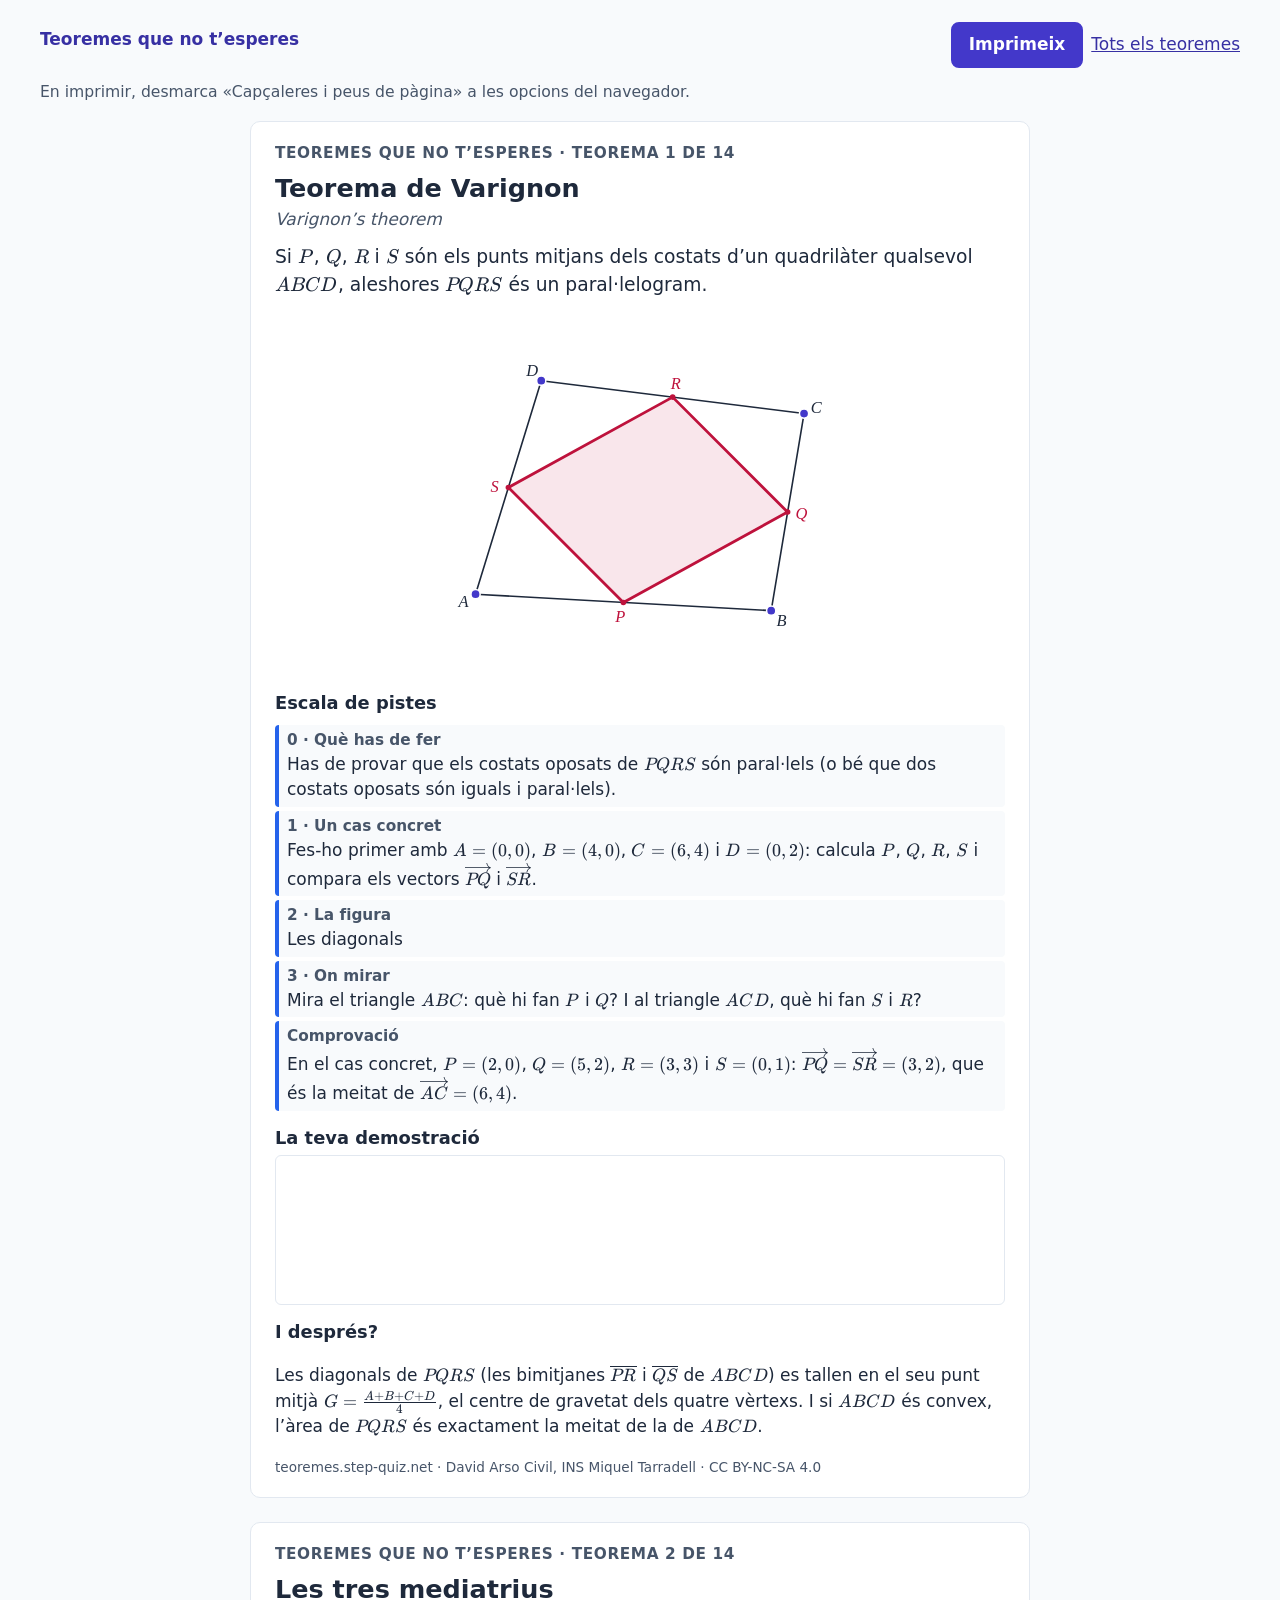
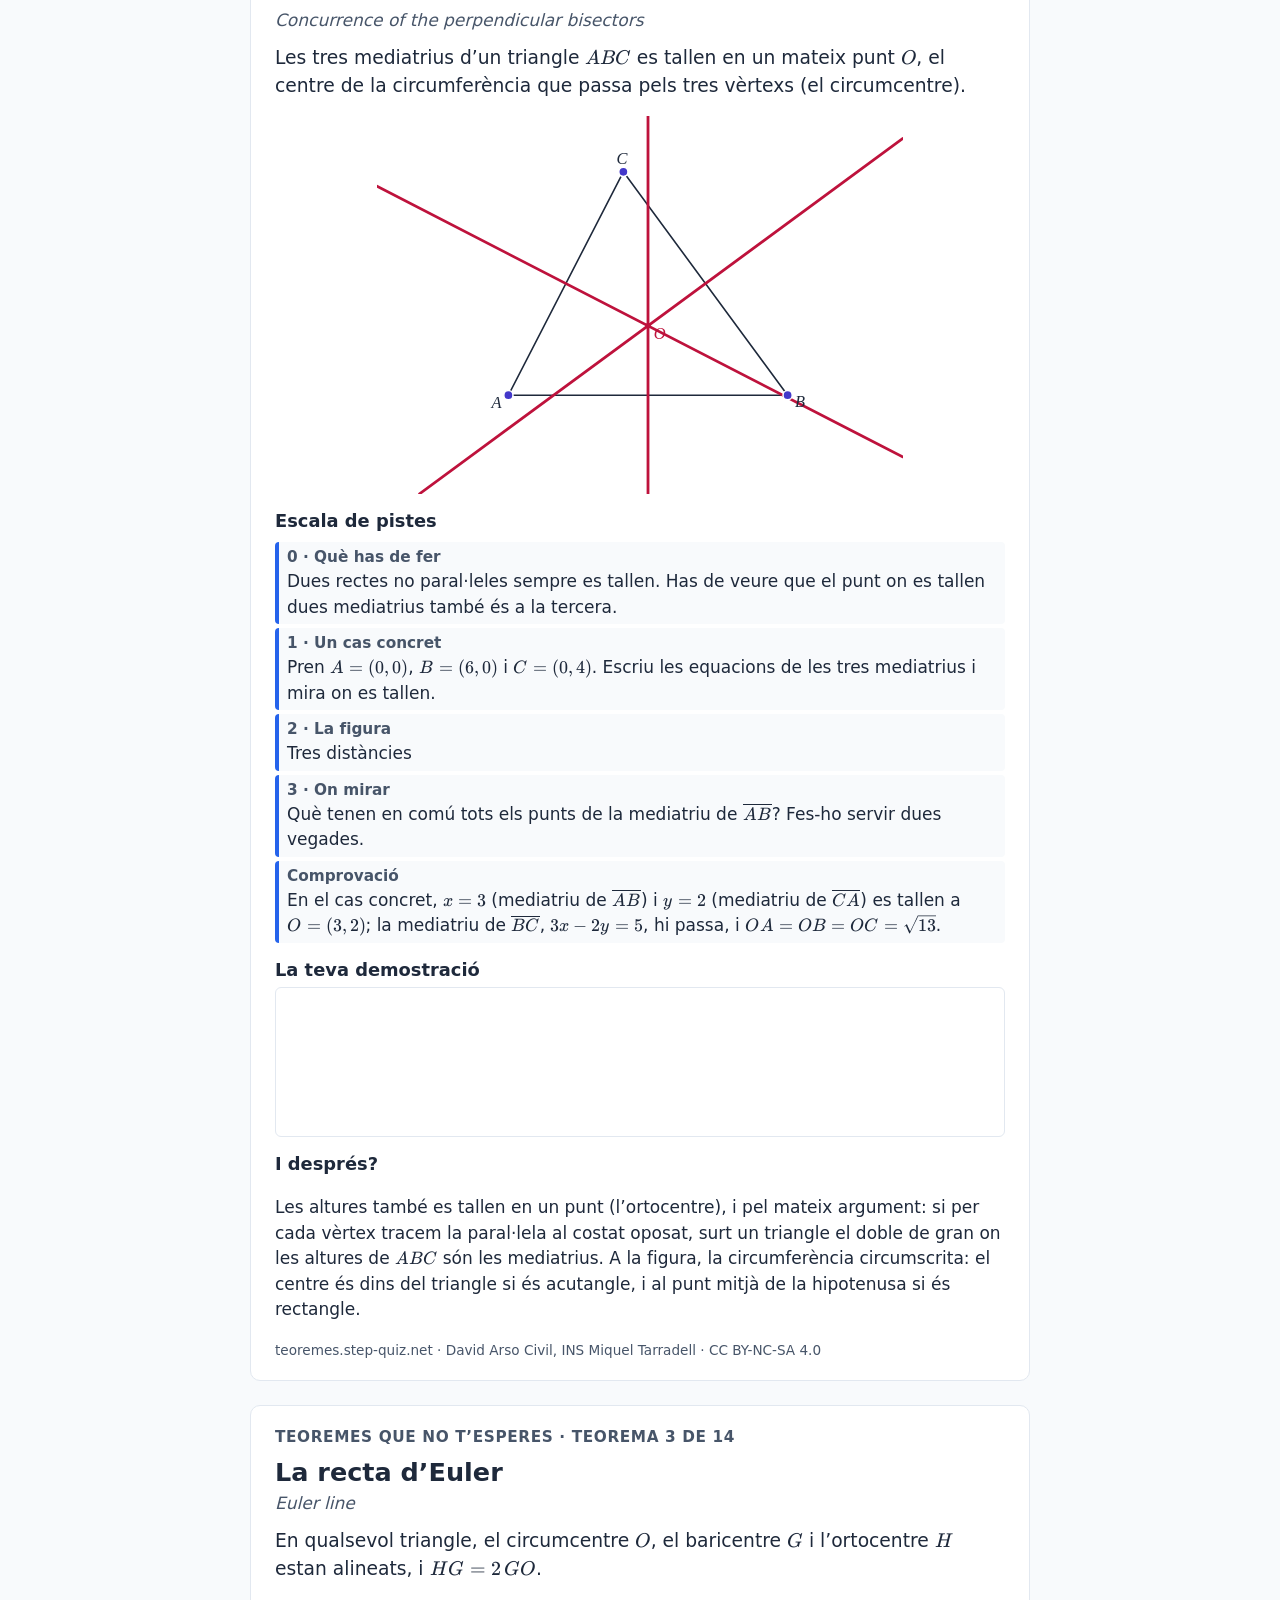
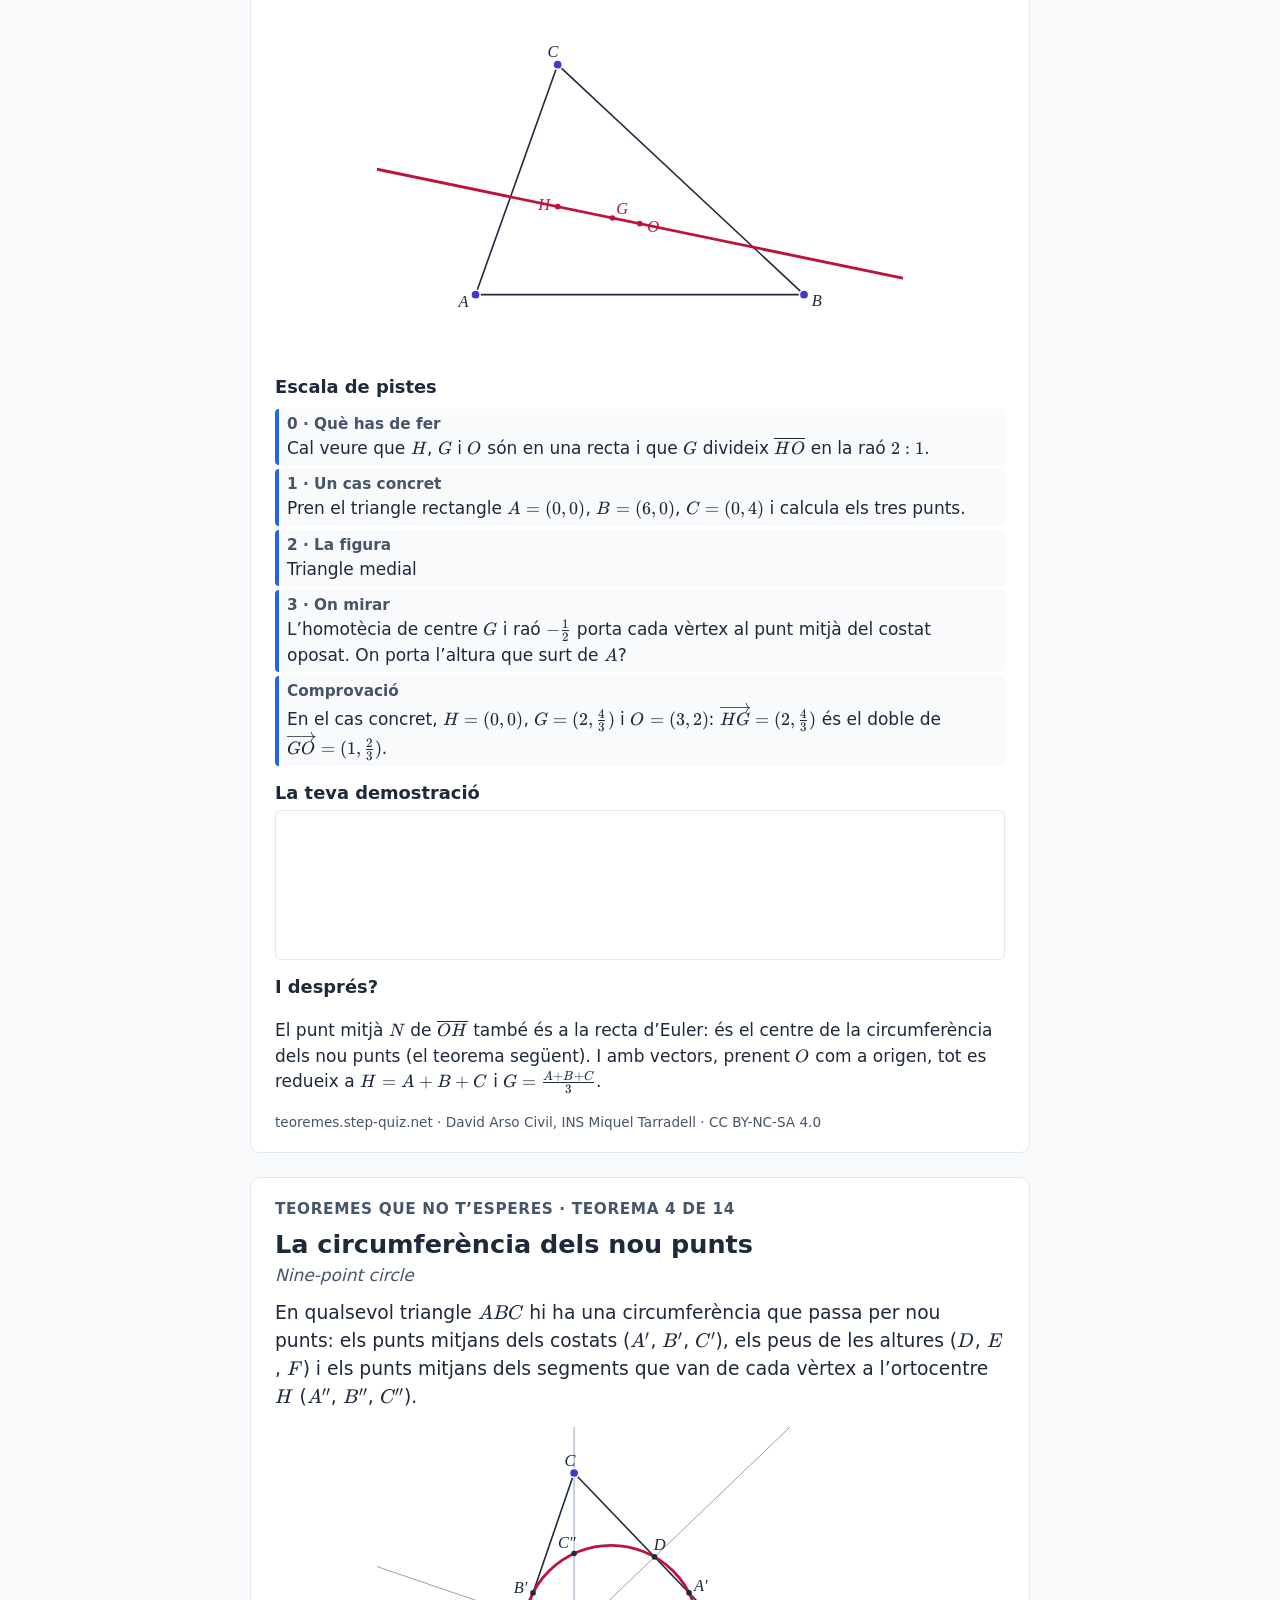
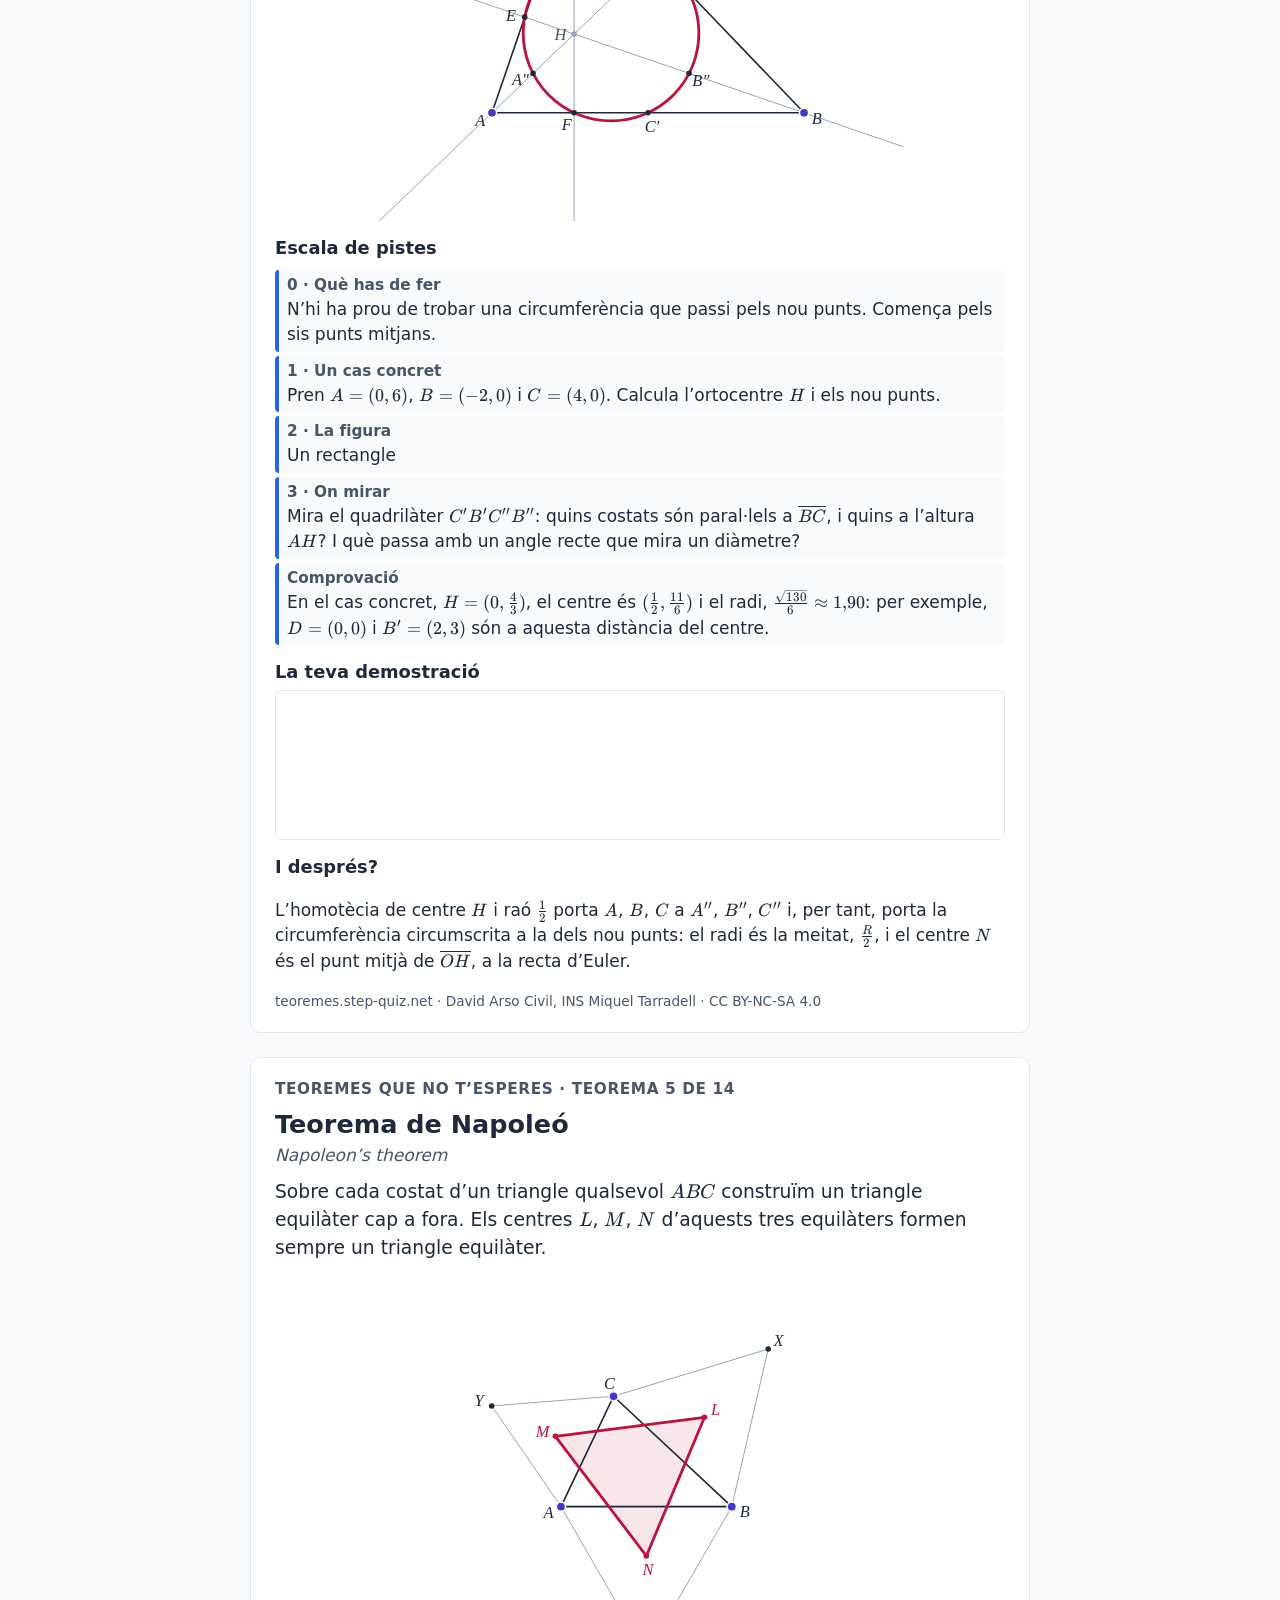
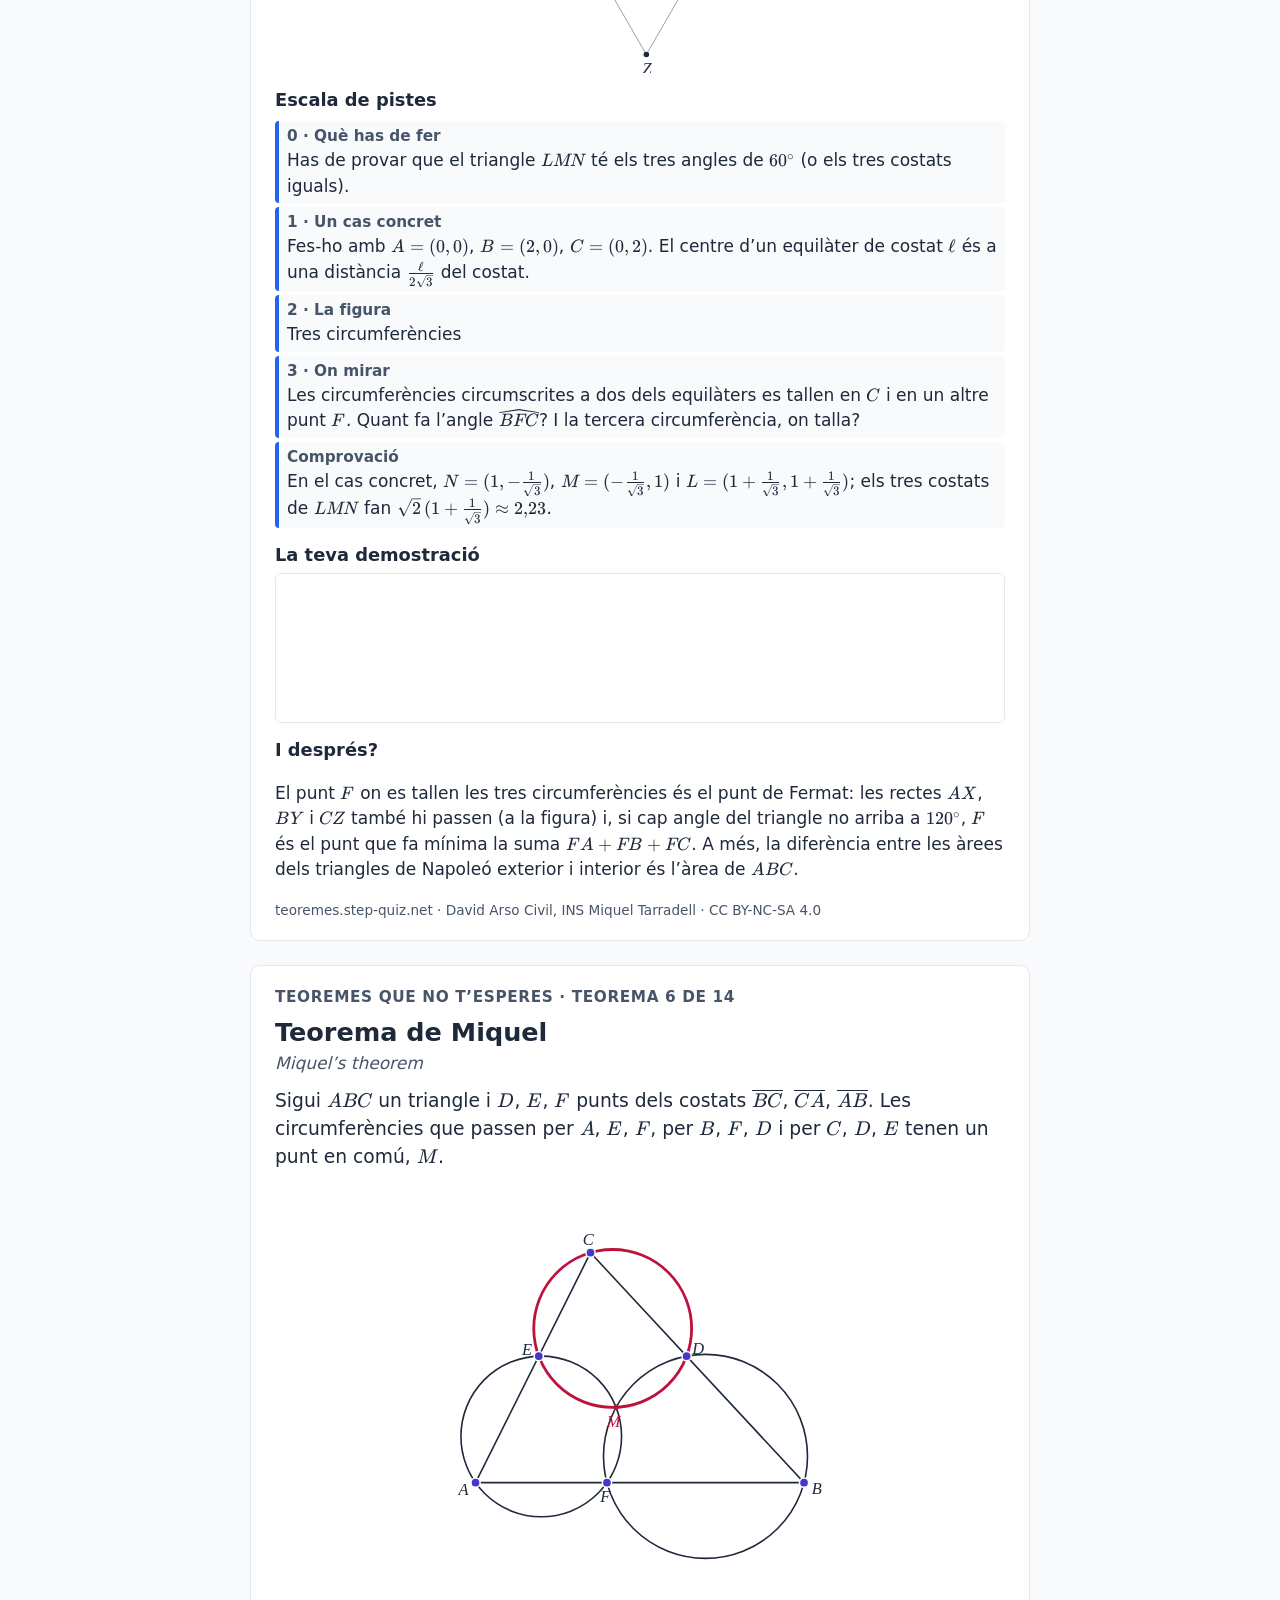
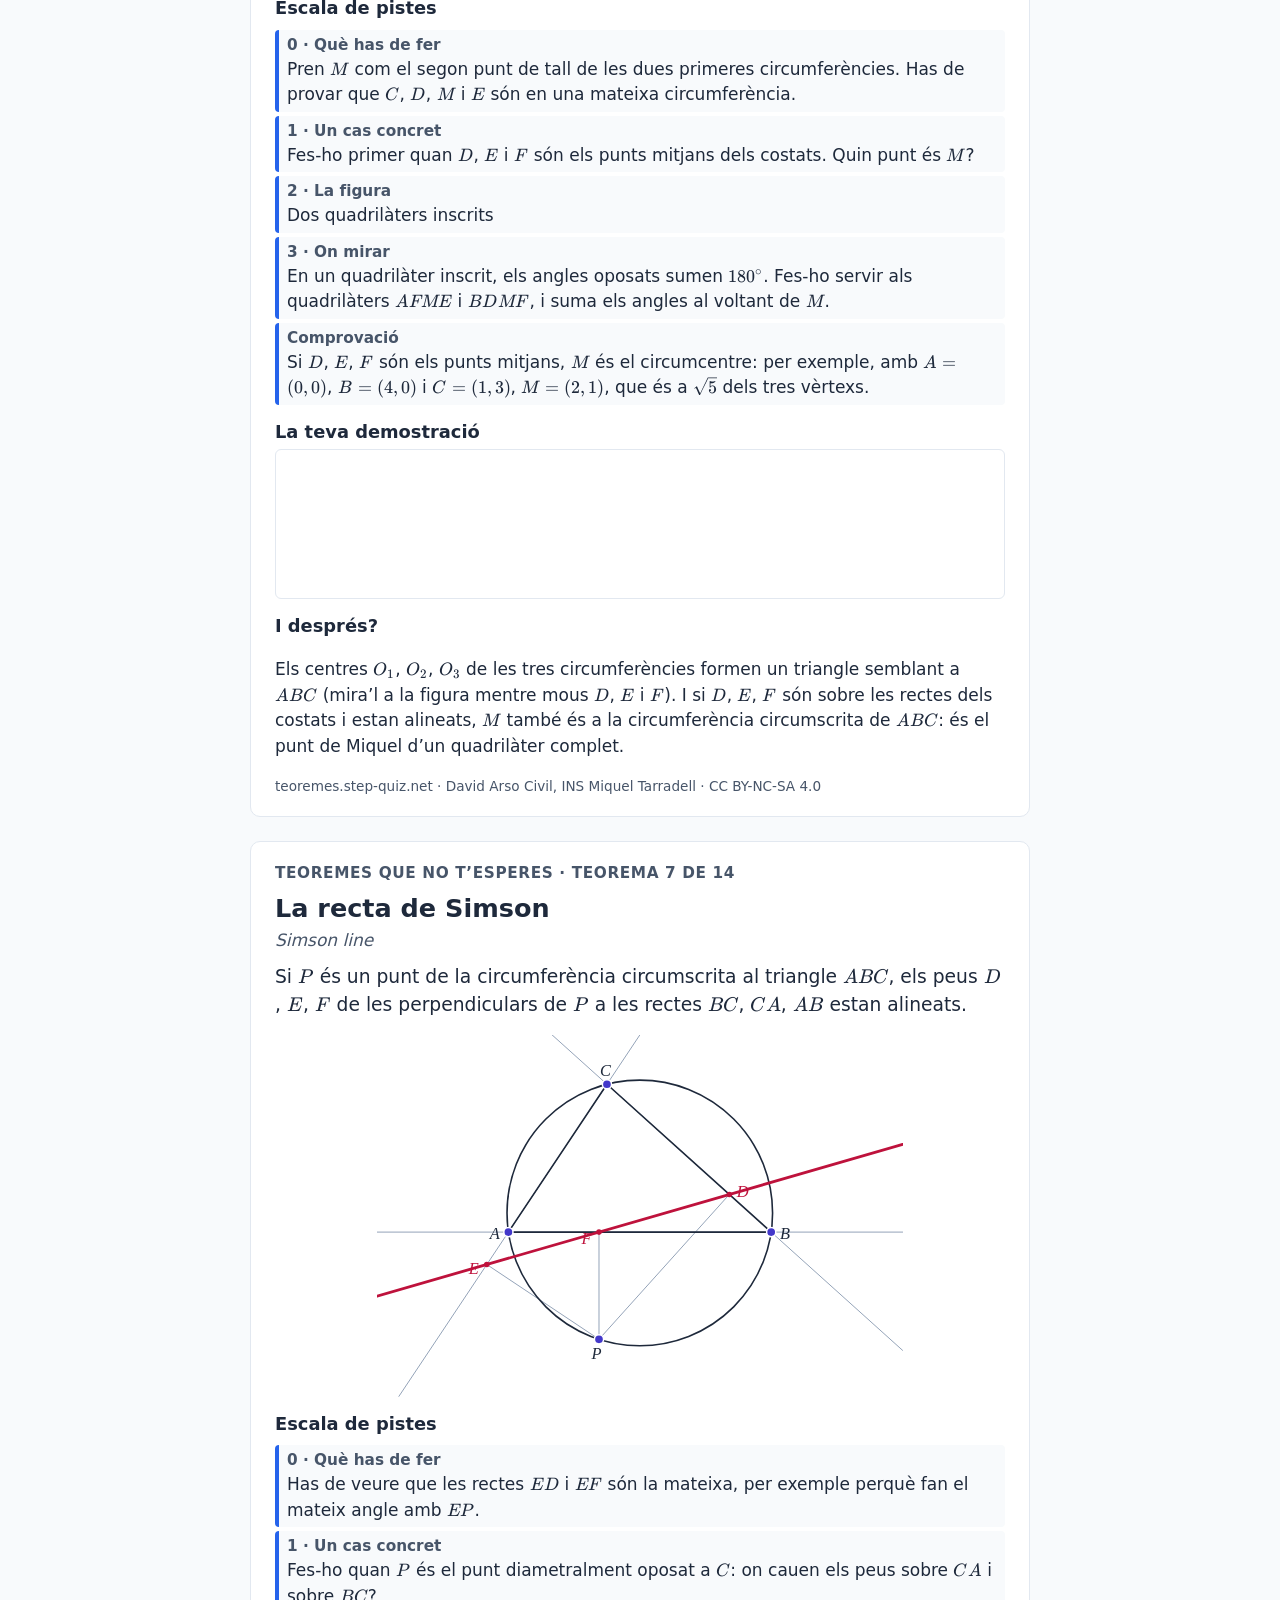
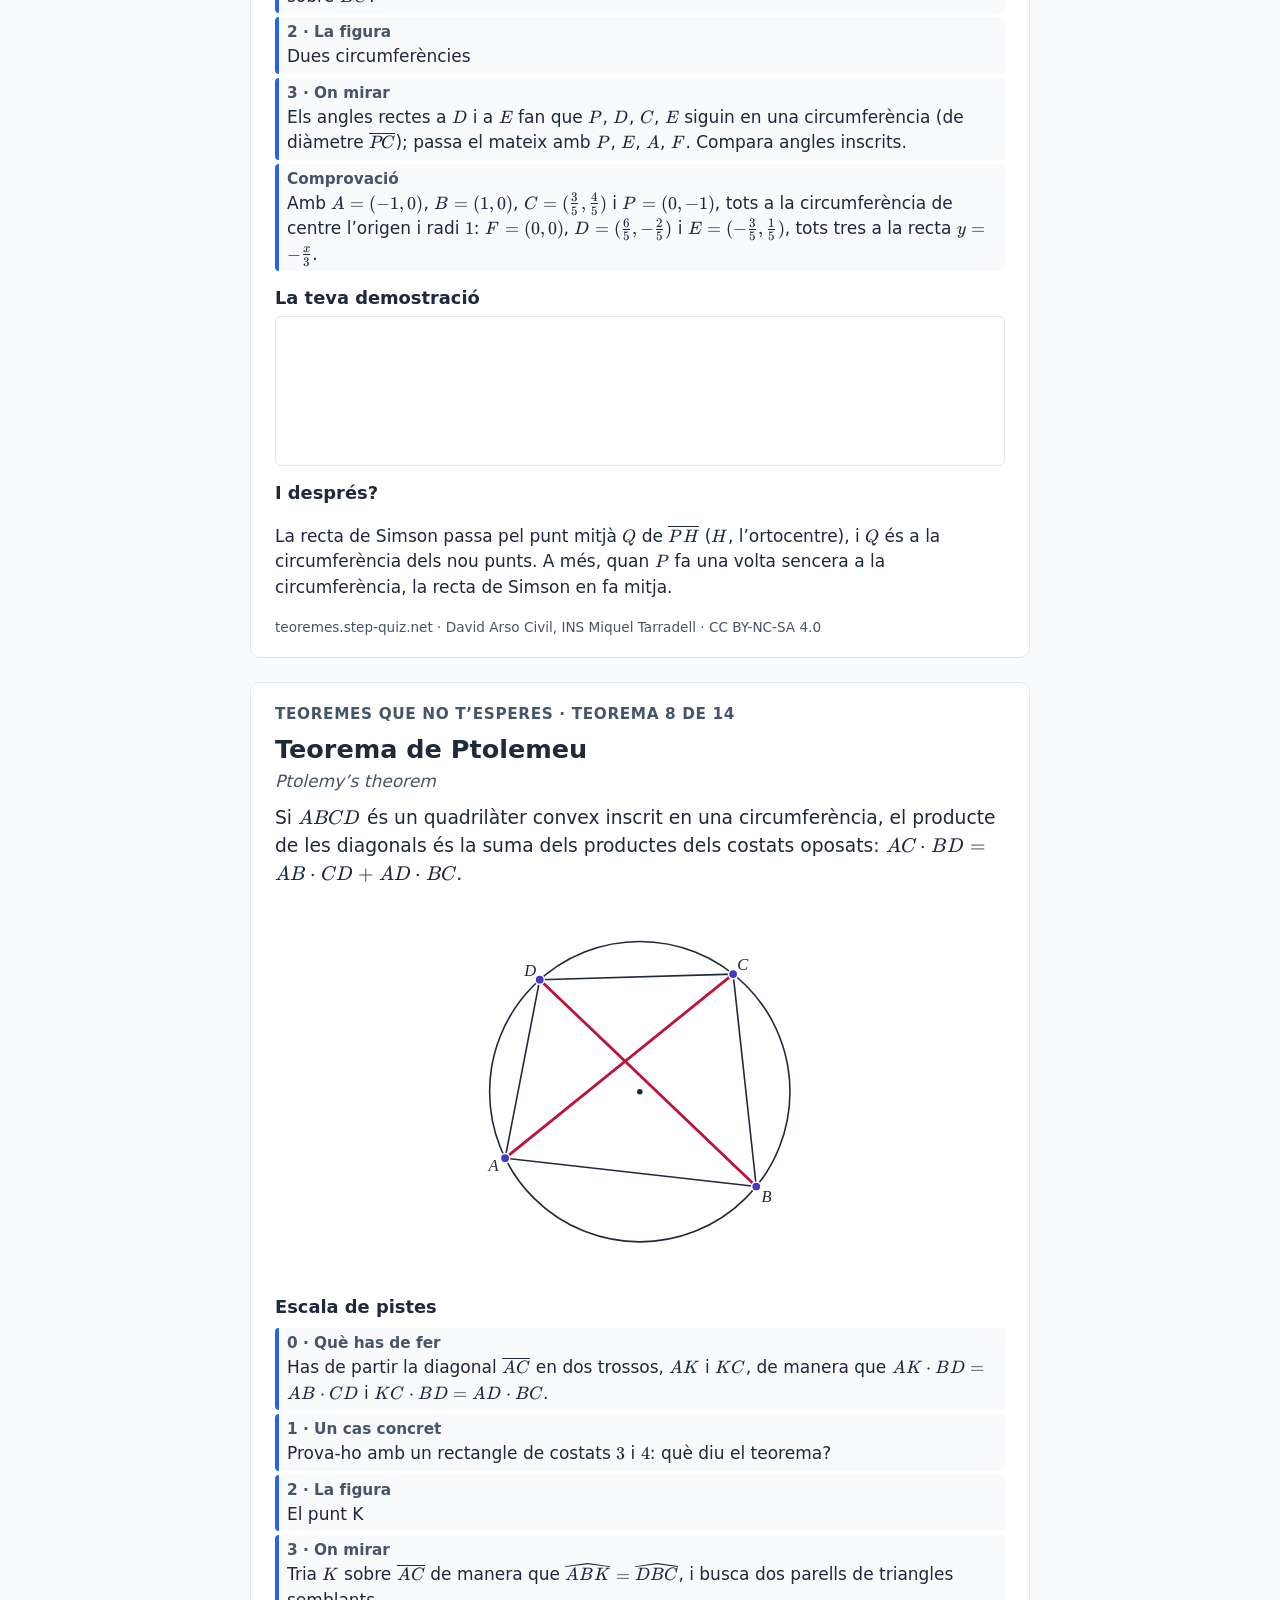
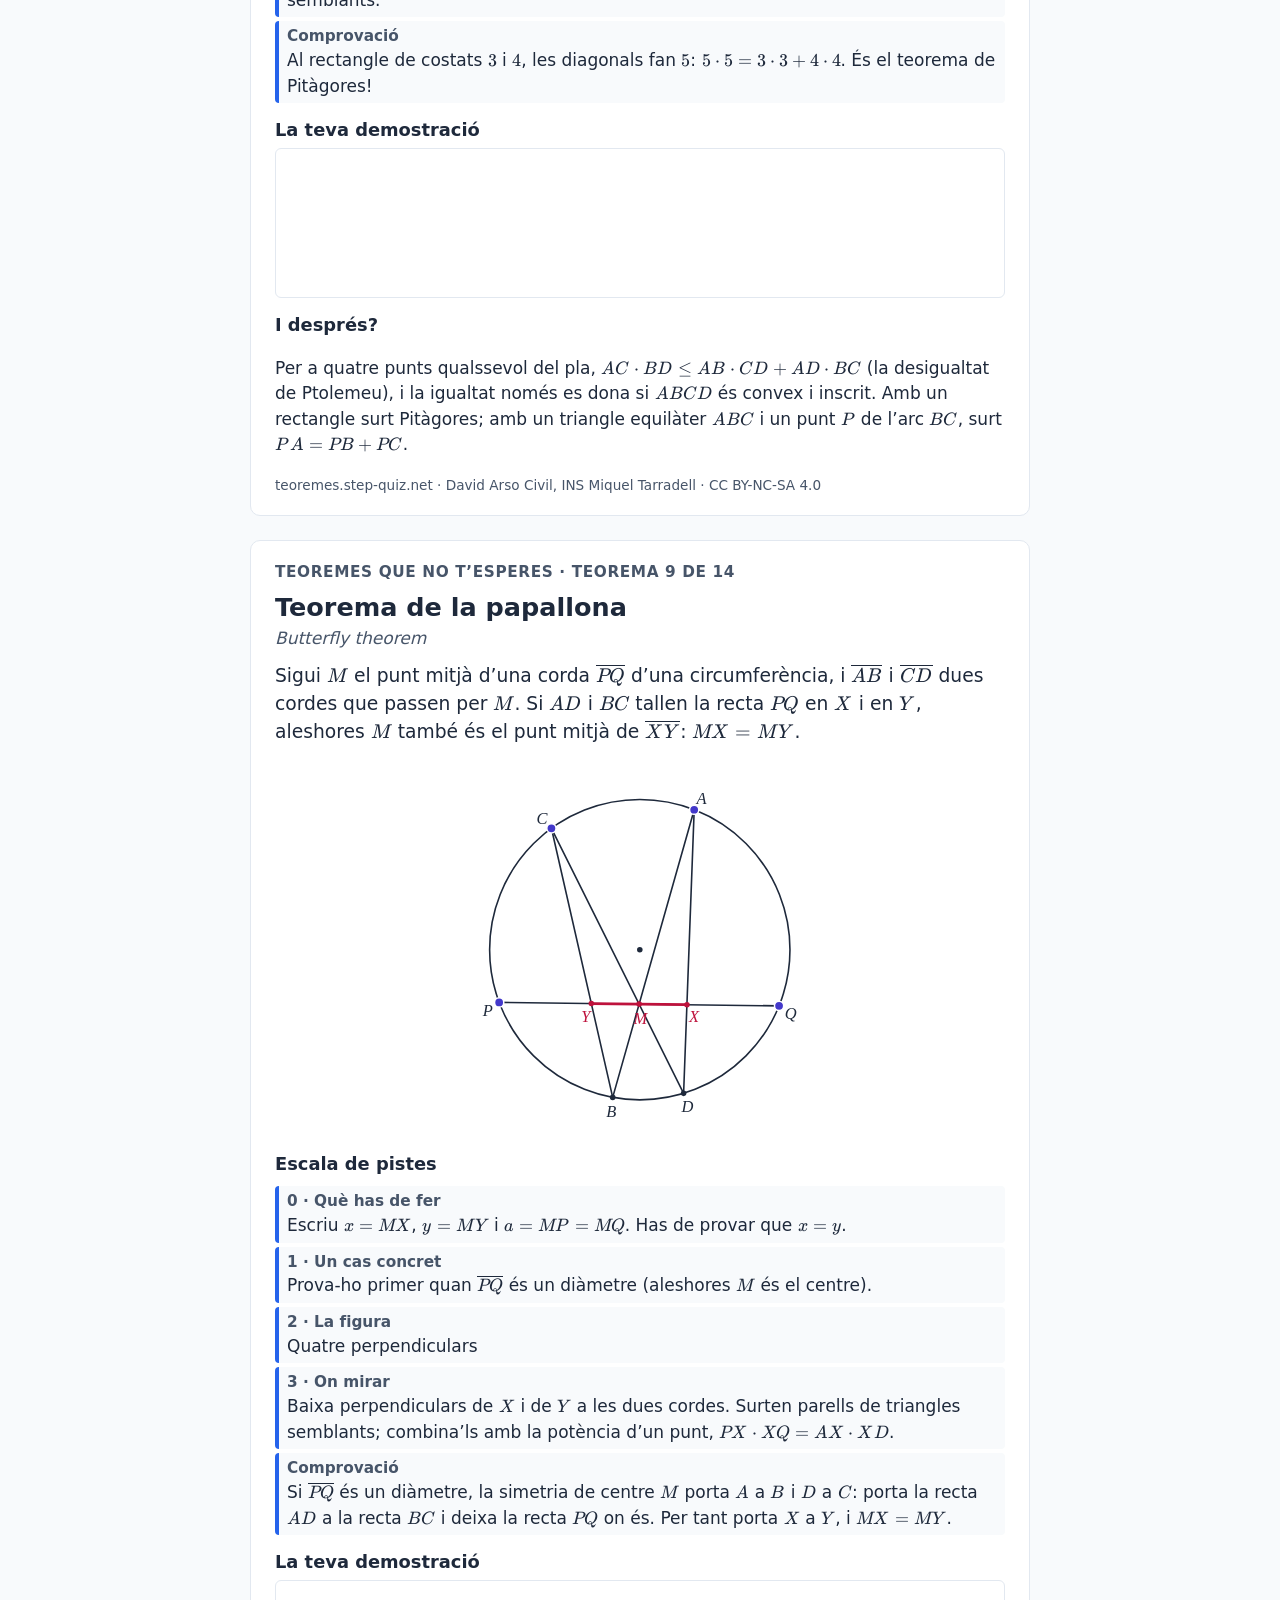
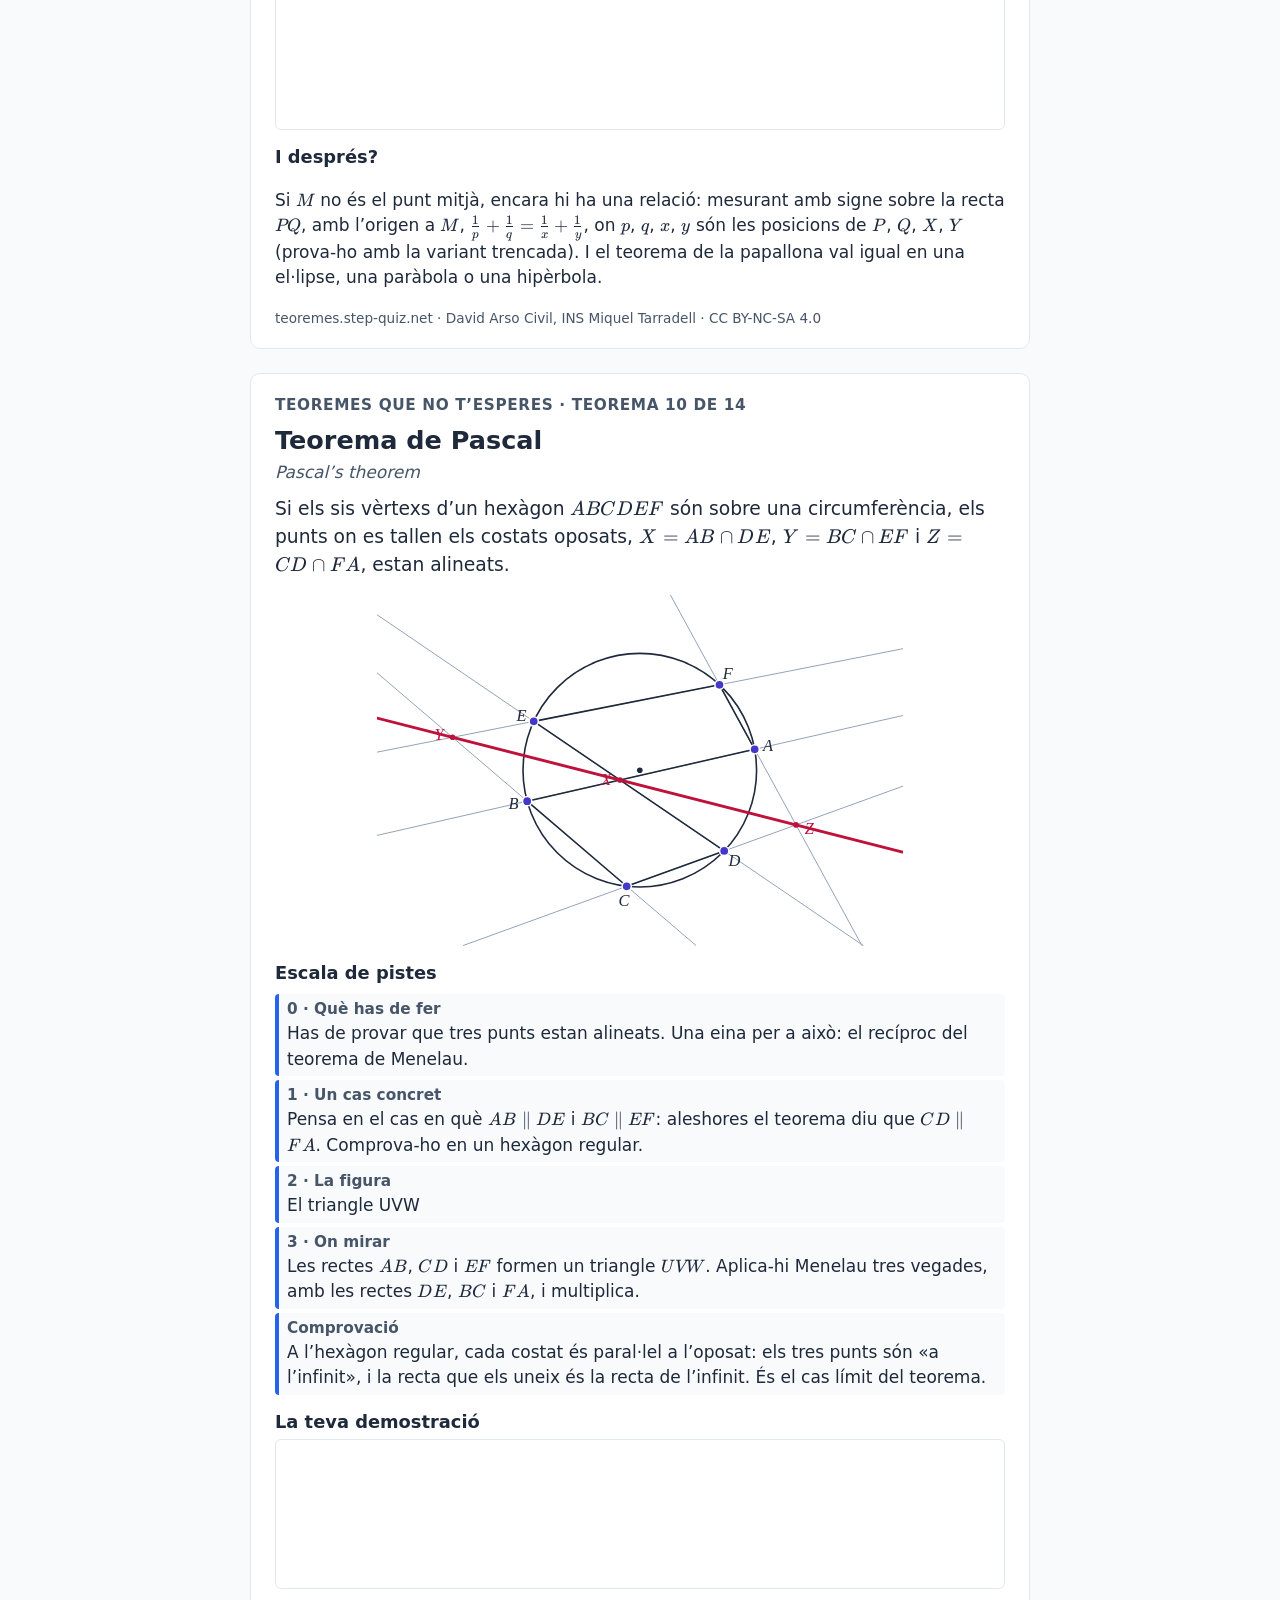
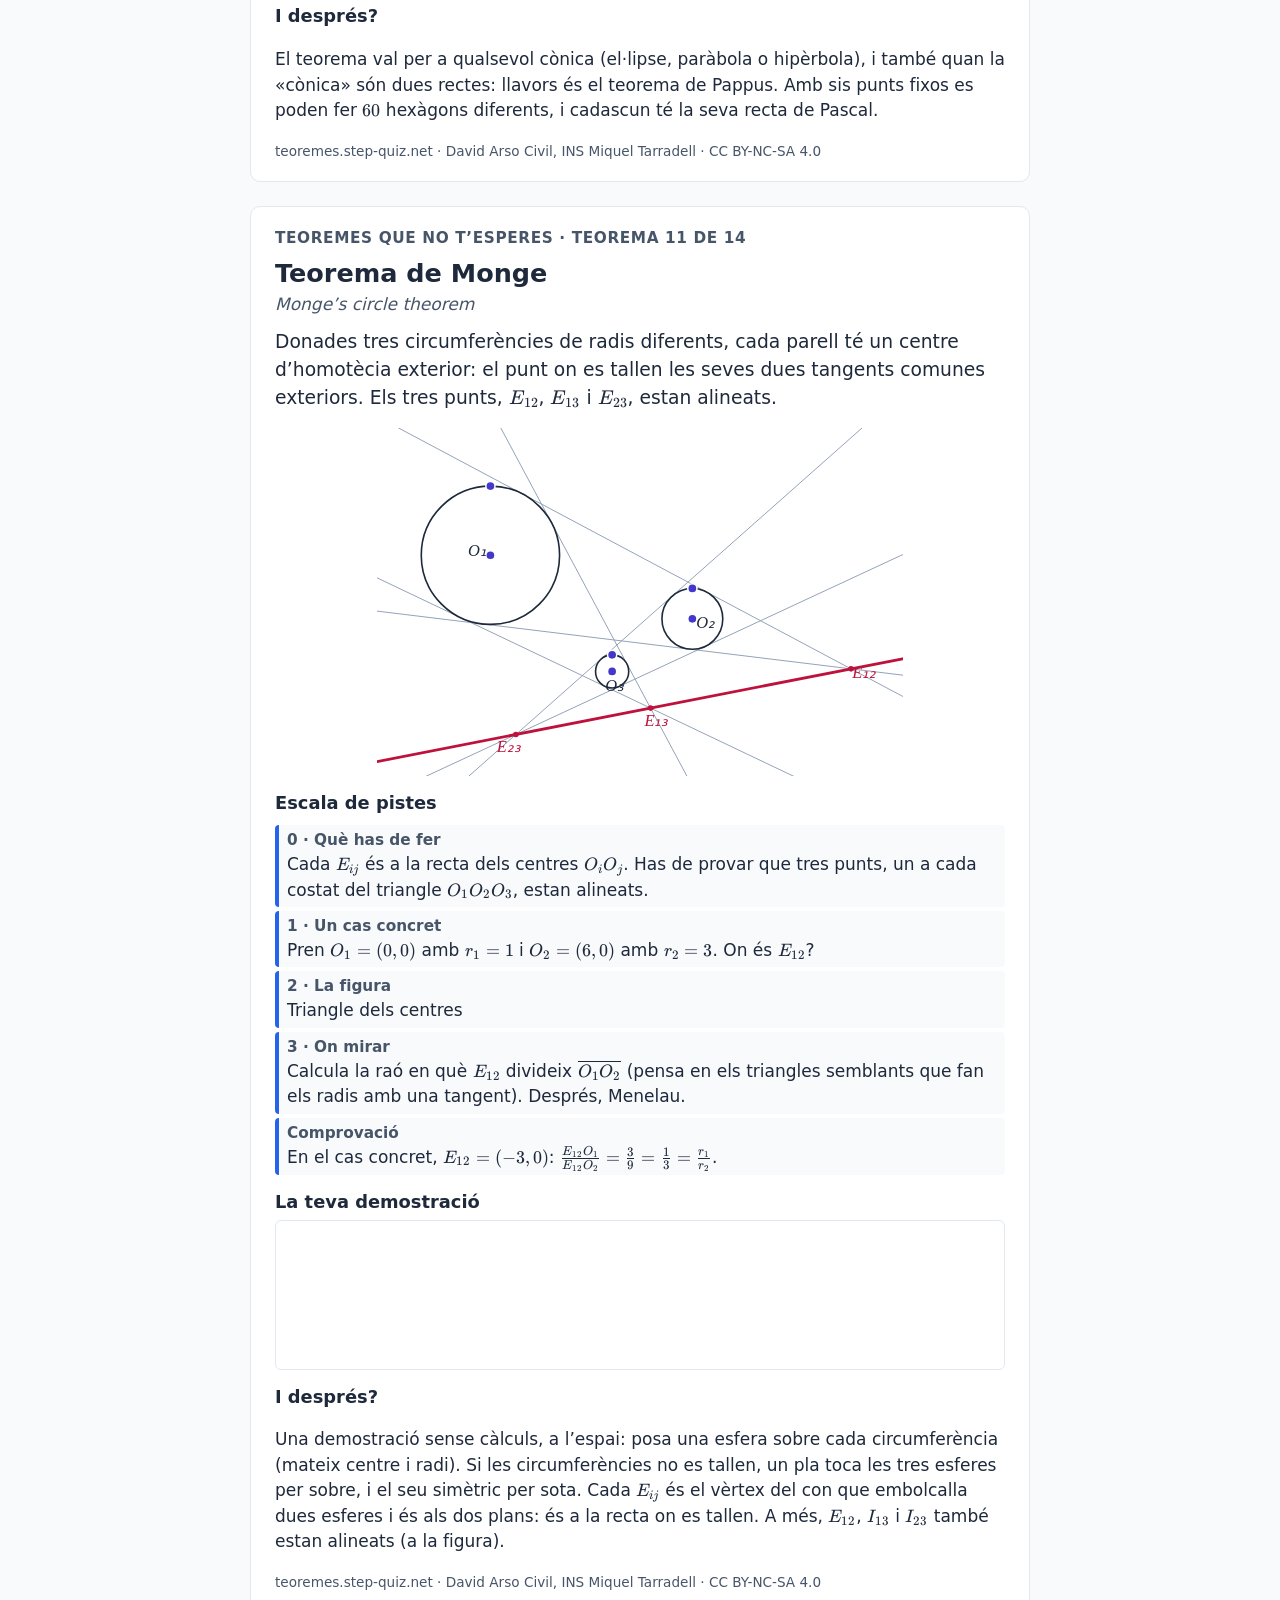
==== fitxa.html @ 7f25f227 "Auto-extract uploaded zip" ====
<!doctype html>
<html lang="ca">
<head>
    <meta charset="utf-8">
    <meta name="viewport" content="width=device-width, initial-scale=1">
    <title>Fitxes · Teoremes que no t’esperes · Step Quiz</title>
    <meta name="description" content="Catorze teoremes de geometria sorprenents: arrossega la figura, posa-la a prova amb mil configuracions i puja l’escala de pistes fins a la demostració.">
    <link rel="icon" href="favicon.svg" type="image/svg+xml">
    <link rel="stylesheet" href="vendor/katex-0.16.11/katex.min.css">
    <link rel="stylesheet" href="css/tokens.css?v=0b0f027a">
    <link rel="stylesheet" href="css/teoremes.css?v=442156cb">
</head>
<body>
    <header class="capcalera no-imprimir">
        <p class="marca"><a href="index.html" id="a-inici">Teoremes que no t’esperes</a></p>
        <div class="accions">
            <button type="button" class="btn btn-principal" id="btn-imprimeix"></button>
            <a href="index.html" id="a-torna"></a>
        </div>
        <p class="nota" id="nota-impressio"></p>
    </header>

    <main class="fitxes" id="fitxes"></main>

    <footer class="peu no-imprimir">
        <p>
            Material desenvolupat per David Arso Civil per al Departament de Matemàtiques de l’INS Miquel Tarradell.
            Contingut sota CC BY-NC-SA 4.0, codi sota llicència MIT. <a href="LLICENCIA.md">Llicència</a>.
            Fórmules amb KaTeX (llicència MIT).
        </p>
    </footer>

    <script src="vendor/katex-0.16.11/katex.min.js"></script>
    <script src="data/teoremes/varignon.js?v=3f645edc"></script>
    <script src="data/teoremes/mediatrius.js?v=3fc380fc"></script>
    <script src="data/teoremes/euler.js?v=87d61b06"></script>
    <script src="data/teoremes/nou-punts.js?v=f5725050"></script>
    <script src="data/teoremes/napoleo.js?v=f2d6f8bb"></script>
    <script src="data/teoremes/miquel.js?v=e4ced260"></script>
    <script src="data/teoremes/simson.js?v=7666170f"></script>
    <script src="data/teoremes/ptolemeu.js?v=ad88ae20"></script>
    <script src="data/teoremes/papallona.js?v=b62bba95"></script>
    <script src="data/teoremes/pascal.js?v=bb0030fc"></script>
    <script src="data/teoremes/monge.js?v=d2329efa"></script>
    <script src="data/teoremes/van-aubel.js?v=d028f2bc"></script>
    <script src="data/teoremes/morley.js?v=6895a2f9"></script>
    <script src="data/teoremes/feuerbach.js?v=4c0d4ac2"></script>
    <script src="js/motor/geo-motor.js?v=e6545b61"></script>
    <script src="js/motor/text.js?v=e9f6b1de"></script>
    <script src="js/motor/construccio.js?v=c3a0d792"></script>
    <script src="js/motor/dibuix.js?v=bb823273"></script>
    <script src="js/ui/textos.js?v=9233a447"></script>
    <script src="js/ui/comu.js?v=26bfdb31"></script>
    <script src="js/ui/fitxa.js?v=b19e84ef"></script>
</body>
</html>
---- css/tokens.css ----
/*
============================================================================
PROJECTE: teoremes (Step Quiz, vanilla JS)
FITXER: css/tokens.css
ROL: Colors i mides comuns, en mode clar i fosc. La resta dels estils només
     fan servir aquestes variables. Contrast del text ≥ 4,5:1. Els colors de
     la figura no són mai l'única pista: el que és destacat també és més gruixut,
     les pistes són discontínues i «I després», amb un altre traç.
DEPENDÈNCIES: cap. Es carrega abans de css/teoremes.css.
============================================================================
*/
:root {
    --text: #1e293b;
    --text-suau: #475569;
    --fons: #f8fafc;
    --panell: #ffffff;
    --vora-panell: #e2e8f0;
    --primari: #4338ca;
    --primari-fosc: #3730a3;
    --primari-clar: #e0e7ff;
    --be: #047857;
    --be-fons: #d1fae5;
    --error: #b91c1c;
    --error-fons: #fee2e2;
    --avis-fons: #fef3c7;
    --avis-vora: #b45309;

    /* Figura (js/motor/dibuix.js) */
    --f-fons: #ffffff;
    --f-base: #1e293b;
    --f-aux: #94a3b8;
    --f-pista: #2563eb;
    --f-extra: #047857;
    --f-destacat: #be123c;
    --f-destacat-ple: rgba(190, 18, 60, 0.1);
    --f-extra-ple: rgba(4, 120, 87, 0.1);
    --f-lliure: #4338ca;

    --radi: 10px;
    --ombra: 0 1px 3px rgba(15, 23, 42, 0.08);
    --lletra: system-ui, -apple-system, 'Segoe UI', Roboto, Ubuntu, 'Helvetica Neue', Arial, sans-serif;
    --lletra-figura: 'Latin Modern Roman', 'CMU Serif', 'Times New Roman', Times, serif;
}

@media (prefers-color-scheme: dark) {
    :root {
        --text: #e2e8f0;
        --text-suau: #94a3b8;
        --fons: #0f172a;
        --panell: #1e293b;
        --vora-panell: #334155;
        --primari: #a5b4fc;
        --primari-fosc: #c7d2fe;
        --primari-clar: #1e1b4b;
        --be: #6ee7b7;
        --be-fons: #064e3b;
        --error: #fca5a5;
        --error-fons: #450a0a;
        --avis-fons: #451a03;
        --avis-vora: #fbbf24;

        --f-fons: #111827;
        --f-base: #e2e8f0;
        --f-aux: #64748b;
        --f-pista: #60a5fa;
        --f-extra: #34d399;
        --f-destacat: #fb7185;
        --f-destacat-ple: rgba(251, 113, 133, 0.14);
        --f-extra-ple: rgba(52, 211, 153, 0.12);
        --f-lliure: #a5b4fc;
        --ombra: none;
    }
}
---- css/teoremes.css ----
/*
============================================================================
PROJECTE: teoremes (Step Quiz, vanilla JS)
FITXER: css/teoremes.css
ROL: Estils de les tres pàgines (index.html, teorema.html i fitxa.html):
     capçalera, targetes, la figura (classes r-* de js/motor/dibuix.js), el
     mesurador d'error, l'informe de la prova, pistes i demostració, mode
     projector (body.projector) i impressió (sempre negre sobre blanc).
DEPENDÈNCIES: css/tokens.css (es carrega abans); vendor/katex-0.16.11/katex.min.css.
============================================================================
*/
* {
    box-sizing: border-box;
}
html {
    -webkit-text-size-adjust: 100%;
}
body {
    margin: 0;
    padding: 12px 16px 32px;
    font-family: var(--lletra);
    font-size: 17px;
    line-height: 1.5;
    color: var(--text);
    background: var(--fons);
}
button {
    font: inherit;
}
[hidden] {
    display: none !important;
}
.katex {
    font-size: 1.06em;
}
a {
    color: var(--primari-fosc);
}

/* ── Capçalera i peu ───────────────────────────────────────────────────── */
.capcalera,
.principal,
.peu,
.fitxes {
    max-width: 1200px;
    margin-left: auto;
    margin-right: auto;
}
.capcalera {
    display: flex;
    flex-wrap: wrap;
    align-items: center;
    justify-content: space-between;
    gap: 6px 16px;
    margin-bottom: 12px;
}
.marca {
    margin: 0;
    font-weight: 700;
}
.marca a {
    text-decoration: none;
}
.navega {
    display: flex;
    gap: 16px;
    flex-wrap: wrap;
}
.navega a {
    font-weight: 600;
}
.capcalera-inici {
    display: block;
    margin-bottom: 18px;
}
.capcalera-inici h1 {
    margin: 8px 0 4px;
    font-size: 2em;
    color: var(--primari-fosc);
}
.lema {
    max-width: 46em;
    margin: 0 0 10px;
    font-size: 1.08em;
}
.esglaons {
    display: flex;
    flex-wrap: wrap;
    gap: 8px;
    margin: 0;
    padding: 0;
    list-style: none;
    counter-reset: esglao;
}
.esglaons li {
    counter-increment: esglao;
    padding: 2px 10px;
    border: 1px solid var(--vora-panell);
    border-radius: 999px;
    background: var(--panell);
    font-size: 0.92em;
}
.esglaons li::before {
    content: counter(esglao) '. ';
    font-weight: 700;
    color: var(--primari-fosc);
}
.peu {
    margin-top: 28px;
    color: var(--text-suau);
    font-size: 0.85em;
}
.nota {
    color: var(--text-suau);
    font-size: 0.92em;
    margin: 6px 0;
}
.etiqueta {
    margin: 0;
    color: var(--text-suau);
    font-size: 0.9em;
    font-weight: 600;
    text-transform: uppercase;
    letter-spacing: 0.04em;
}
.angles {
    margin: 0;
    color: var(--text-suau);
    font-style: italic;
}
.enllacos {
    display: flex;
    flex-wrap: wrap;
    align-items: center;
    gap: 12px;
    margin-top: 14px;
}

/* ── Botons ────────────────────────────────────────────────────────────── */
.accions {
    display: flex;
    flex-wrap: wrap;
    align-items: center;
    gap: 8px;
    margin-top: 10px;
}
.btn {
    min-height: 44px;
    padding: 8px 16px;
    border: 2px solid var(--primari);
    border-radius: 8px;
    background: var(--panell);
    color: var(--primari-fosc);
    font-weight: 600;
    cursor: pointer;
}
.btn-principal,
.btn[aria-pressed='true'] {
    background: var(--primari);
    color: var(--panell);
}
.btn:disabled {
    opacity: 0.5;
    cursor: not-allowed;
}
.btn-petit {
    min-height: 36px;
    padding: 4px 10px;
    font-size: 0.9em;
}
.btn:focus-visible,
a:focus-visible,
summary:focus-visible {
    outline: 3px solid var(--f-pista);
    outline-offset: 2px;
}

/* ── Portada ───────────────────────────────────────────────────────────── */
.graella {
    display: grid;
    grid-template-columns: repeat(auto-fill, minmax(270px, 1fr));
    gap: 14px;
    margin: 0;
    padding: 0;
    list-style: none;
}
.targeta {
    display: flex;
    flex-direction: column;
    background: var(--panell);
    border: 1px solid var(--vora-panell);
    border-radius: var(--radi);
    box-shadow: var(--ombra);
    overflow: hidden;
}
.targeta:hover {
    border-color: var(--primari);
}
.enllac-targeta {
    position: relative;
    display: block;
    padding: 0 14px 4px;
    color: var(--text);
    text-decoration: none;
}
.enllac-targeta h2 {
    margin: 8px 0 0;
    font-size: 1.1em;
    color: var(--primari-fosc);
}
.miniatura {
    margin: 0 -14px;
    border-bottom: 1px solid var(--vora-panell);
}
.miniatura .figura {
    display: block;
    width: 100%;
    height: auto;
    aspect-ratio: 16 / 10;
}
.numero {
    position: absolute;
    top: 8px;
    left: 10px;
    min-width: 28px;
    padding: 0 6px;
    border-radius: 999px;
    background: var(--primari);
    color: var(--panell);
    font-weight: 700;
    text-align: center;
}
.enunciat-curt {
    margin: 4px 14px 14px;
    font-size: 0.93em;
}

/* ── Teorema ───────────────────────────────────────────────────────────── */
.cap-teorema h1 {
    margin: 2px 0 0;
    font-size: 1.7em;
    color: var(--primari-fosc);
}
.enunciat {
    max-width: 52em;
    margin: 10px 0 16px;
    font-size: 1.1em;
}
.columnes {
    display: grid;
    grid-template-columns: minmax(0, 1.25fr) minmax(0, 1fr);
    gap: 18px;
    align-items: start;
}
@media (max-width: 880px) {
    .columnes {
        grid-template-columns: minmax(0, 1fr);
    }
}
.col-figura {
    position: sticky;
    top: 8px;
}
@media (max-width: 880px) {
    .col-figura {
        position: static;
    }
}
.marc-figura {
    border: 1px solid var(--vora-panell);
    border-radius: var(--radi);
    overflow: hidden;
    background: var(--f-fons);
    touch-action: none; /* només la figura: la resta de la pàgina es desplaça */
}
.marc-figura .figura {
    display: block;
    width: 100%;
    height: auto;
    user-select: none;
    -webkit-user-select: none;
}
.panell {
    background: var(--panell);
    border: 1px solid var(--vora-panell);
    border-radius: var(--radi);
    box-shadow: var(--ombra);
    padding: 14px;
    margin-bottom: 14px;
}
.panell h2,
.referencies h2 {
    margin: 0 0 6px;
    font-size: 1.15em;
}
.historia {
    margin-bottom: 14px;
}
.historia summary {
    cursor: pointer;
    font-weight: 600;
    color: var(--primari-fosc);
}
.referencies ul {
    padding-left: 20px;
    font-size: 0.92em;
}

/* ── La figura (classes de js/motor/dibuix.js) ─────────────────────────── */
.figura .fons {
    fill: var(--f-fons);
}
.figura line,
.figura circle,
.figura polygon {
    fill: none;
    vector-effect: non-scaling-stroke;
    stroke-linecap: round;
    stroke-linejoin: round;
}
.figura .r-base {
    stroke: var(--f-base);
    stroke-width: 1.6px;
}
.figura .r-aux {
    stroke: var(--f-aux);
    stroke-width: 1px;
}
.figura .r-pista {
    stroke: var(--f-pista);
    stroke-width: 1.4px;
    stroke-dasharray: 5 4;
}
.figura .r-extra {
    stroke: var(--f-extra);
    stroke-width: 1.8px;
    stroke-dasharray: 9 4 2 4;
}
.figura .r-destacat {
    stroke: var(--f-destacat);
    stroke-width: 2.8px;
}
.figura polygon.ple {
    stroke: none;
}
.figura polygon.ple.r-destacat {
    fill: var(--f-destacat-ple);
}
.figura polygon.ple.r-extra {
    fill: var(--f-extra-ple);
}
.figura circle.punt {
    stroke: none;
    fill: var(--f-base);
}
.figura circle.punt.r-aux {
    fill: var(--f-aux);
}
.figura circle.punt.r-pista {
    fill: var(--f-pista);
}
.figura circle.punt.r-extra {
    fill: var(--f-extra);
}
.figura circle.punt.r-destacat {
    fill: var(--f-destacat);
}
.figura circle.punt.lliure {
    fill: var(--f-lliure);
    stroke: var(--f-fons);
    stroke-width: 1.5px;
}
.figura circle.punt.triat {
    stroke: var(--f-pista);
    stroke-width: 4px;
}
.figura .et {
    font-family: var(--lletra-figura);
    font-style: italic;
    fill: var(--f-base);
    stroke: none;
}
.figura .et.r-destacat {
    fill: var(--f-destacat);
}
.figura .et.r-pista {
    fill: var(--f-pista);
}
.figura .et.r-extra {
    fill: var(--f-extra);
}
.figura .et.r-aux {
    fill: var(--text-suau);
}
.figura .toc {
    fill: transparent;
    stroke: none;
    cursor: grab;
}
.figura .toc:focus {
    outline: none;
}
.figura .toc:focus-visible {
    stroke: var(--f-pista);
    stroke-width: 2px;
    stroke-dasharray: 3 3;
}
.figura .toc[aria-pressed='true'] {
    stroke: var(--f-pista);
    stroke-width: 2px;
}

/* ── Mesurador d'error ─────────────────────────────────────────────────── */
.mesura {
    display: flex;
    align-items: center;
    gap: 12px;
    margin-top: 10px;
}
.barra {
    flex: 0 0 34%;
    height: 12px;
    border: 1px solid var(--vora-panell);
    border-radius: 999px;
    background: var(--panell);
    overflow: hidden;
}
.ple-barra {
    width: 0;
    height: 100%;
    background: var(--be);
}
.mesura.mal .ple-barra {
    background: var(--error);
}
.valor {
    margin: 0;
    font-weight: 600;
    font-variant-numeric: tabular-nums;
}
.mesura.bo .valor {
    color: var(--be);
}
.mesura.mal .valor {
    color: var(--error);
}
.mesura.res .valor {
    color: var(--text-suau);
}
.avis-trencada {
    margin-bottom: 8px;
    padding: 8px 12px;
    border-left: 4px solid var(--avis-vora);
    border-radius: 6px;
    background: var(--avis-fons);
}
.avis-trencada p {
    margin: 0;
}
.informe {
    margin-top: 10px;
    padding: 10px 12px;
    border: 1px solid var(--vora-panell);
    border-radius: var(--radi);
    background: var(--panell);
}
.informe p {
    margin: 4px 0;
}
.informe .bo {
    color: var(--be);
    font-weight: 600;
}
.informe .mal,
.informe .trencada {
    color: var(--error);
    font-weight: 600;
}

/* ── Pistes i demostració ──────────────────────────────────────────────── */
.pistes,
.passos {
    margin: 8px 0 0;
    padding-left: 0;
    list-style: none;
}
.pistes li {
    margin: 0 0 8px;
    padding: 8px 10px;
    border-left: 4px solid var(--f-pista);
    border-radius: 4px;
    background: var(--fons);
}
.nom-pista {
    display: block;
    font-weight: 700;
    font-size: 0.9em;
    color: var(--text-suau);
}
.pistes .nota {
    display: block;
}
.passos {
    counter-reset: pas;
}
.passos li {
    counter-increment: pas;
    position: relative;
    margin: 0 0 8px;
    padding: 6px 0 6px 34px;
}
.passos li::before {
    content: counter(pas);
    position: absolute;
    left: 0;
    top: 6px;
    width: 24px;
    height: 24px;
    border-radius: 50%;
    background: var(--primari-clar);
    color: var(--primari-fosc);
    font-weight: 700;
    font-size: 0.85em;
    text-align: center;
    line-height: 24px;
}
.passos li.actual::before {
    background: var(--primari);
    color: var(--panell);
}
.prova-primer {
    margin-top: 8px;
    padding: 10px 12px;
    border: 1px dashed var(--primari);
    border-radius: var(--radi);
    background: var(--primari-clar);
}
.prova-primer p {
    margin: 0 0 6px;
}

/* ── Mode projector ────────────────────────────────────────────────────── */
body.projector {
    font-size: 22px;
}
body.projector .capcalera,
body.projector .peu,
body.projector .historia,
body.projector .referencies {
    display: none;
}
body.projector .principal {
    max-width: none;
}
body.projector .columnes {
    grid-template-columns: minmax(0, 1.6fr) minmax(0, 1fr);
}
body.projector .marc-figura .figura {
    max-height: 78vh;
}
body.projector .figura .r-base {
    stroke-width: 2.4px;
}
body.projector .figura .r-destacat {
    stroke-width: 4px;
}

@media (prefers-reduced-motion: no-preference) {
    .ple-barra {
        transition: width 0.15s;
    }
}

/* ── Fitxes ────────────────────────────────────────────────────────────── */
.fitxa {
    max-width: 780px;
    margin: 0 auto 24px;
    padding: 20px 24px;
    background: var(--panell);
    border: 1px solid var(--vora-panell);
    border-radius: var(--radi);
}
.fitxa h1 {
    margin: 4px 0 0;
    font-size: 1.5em;
}
.fitxa h2 {
    margin: 14px 0 4px;
    font-size: 1.05em;
}
.figura-fitxa .figura {
    display: block;
    width: 72%;
    height: auto;
    margin: 0 auto;
}
.fitxa .pistes li {
    margin-bottom: 4px;
    padding: 4px 8px;
}
.espai {
    height: 150px;
    border: 1px solid var(--vora-panell);
    border-radius: 6px;
}
.peu-fitxa {
    margin: 12px 0 0;
    font-size: 0.8em;
    color: var(--text-suau);
}

/* ── Impressió: sempre negre sobre blanc ───────────────────────────────── */
@page {
    size: A4;
    margin: 15mm;
}
@media print {
    :root {
        --text: #000;
        --text-suau: #333;
        --fons: #fff;
        --panell: #fff;
        --vora-panell: #999;
        --f-fons: #fff;
        --f-base: #000;
        --f-aux: #888;
        --f-pista: #000;
        --f-extra: #000;
        --f-destacat: #000;
        --f-destacat-ple: rgba(0, 0, 0, 0.08);
        --f-extra-ple: rgba(0, 0, 0, 0.05);
        --f-lliure: #000;
        --primari-fosc: #000;
    }
    body {
        padding: 0;
        font-size: 11pt;
        background: #fff;
    }
    .no-imprimir,
    .accions,
    .mesura,
    .informe,
    .enllacos,
    .navega {
        display: none !important;
    }
    .fitxa {
        max-width: none;
        margin: 0;
        padding: 0;
        border: none;
        page-break-after: always;
        break-after: page;
    }
    .fitxa h1 {
        font-size: 16pt;
    }
    .fitxa h2 {
        margin: 8px 0 2px;
        font-size: 11.5pt;
    }
    .fitxa .enunciat {
        margin: 6px 0;
        font-size: 11.5pt;
    }
    .figura-fitxa .figura {
        width: auto;
        max-width: 60%;
        max-height: 56mm;
    }
    .fitxa .pistes li {
        margin-bottom: 2px;
        padding: 2px 6px;
        font-size: 10pt;
        break-inside: avoid;
    }
    .espai {
        height: 30mm;
    }
    .fitxa:last-child {
        page-break-after: auto;
        break-after: auto;
    }
    .pistes li {
        border-left-color: #000;
        background: #fff;
    }
    .columnes {
        display: block;
    }
    .col-figura {
        position: static;
    }
}
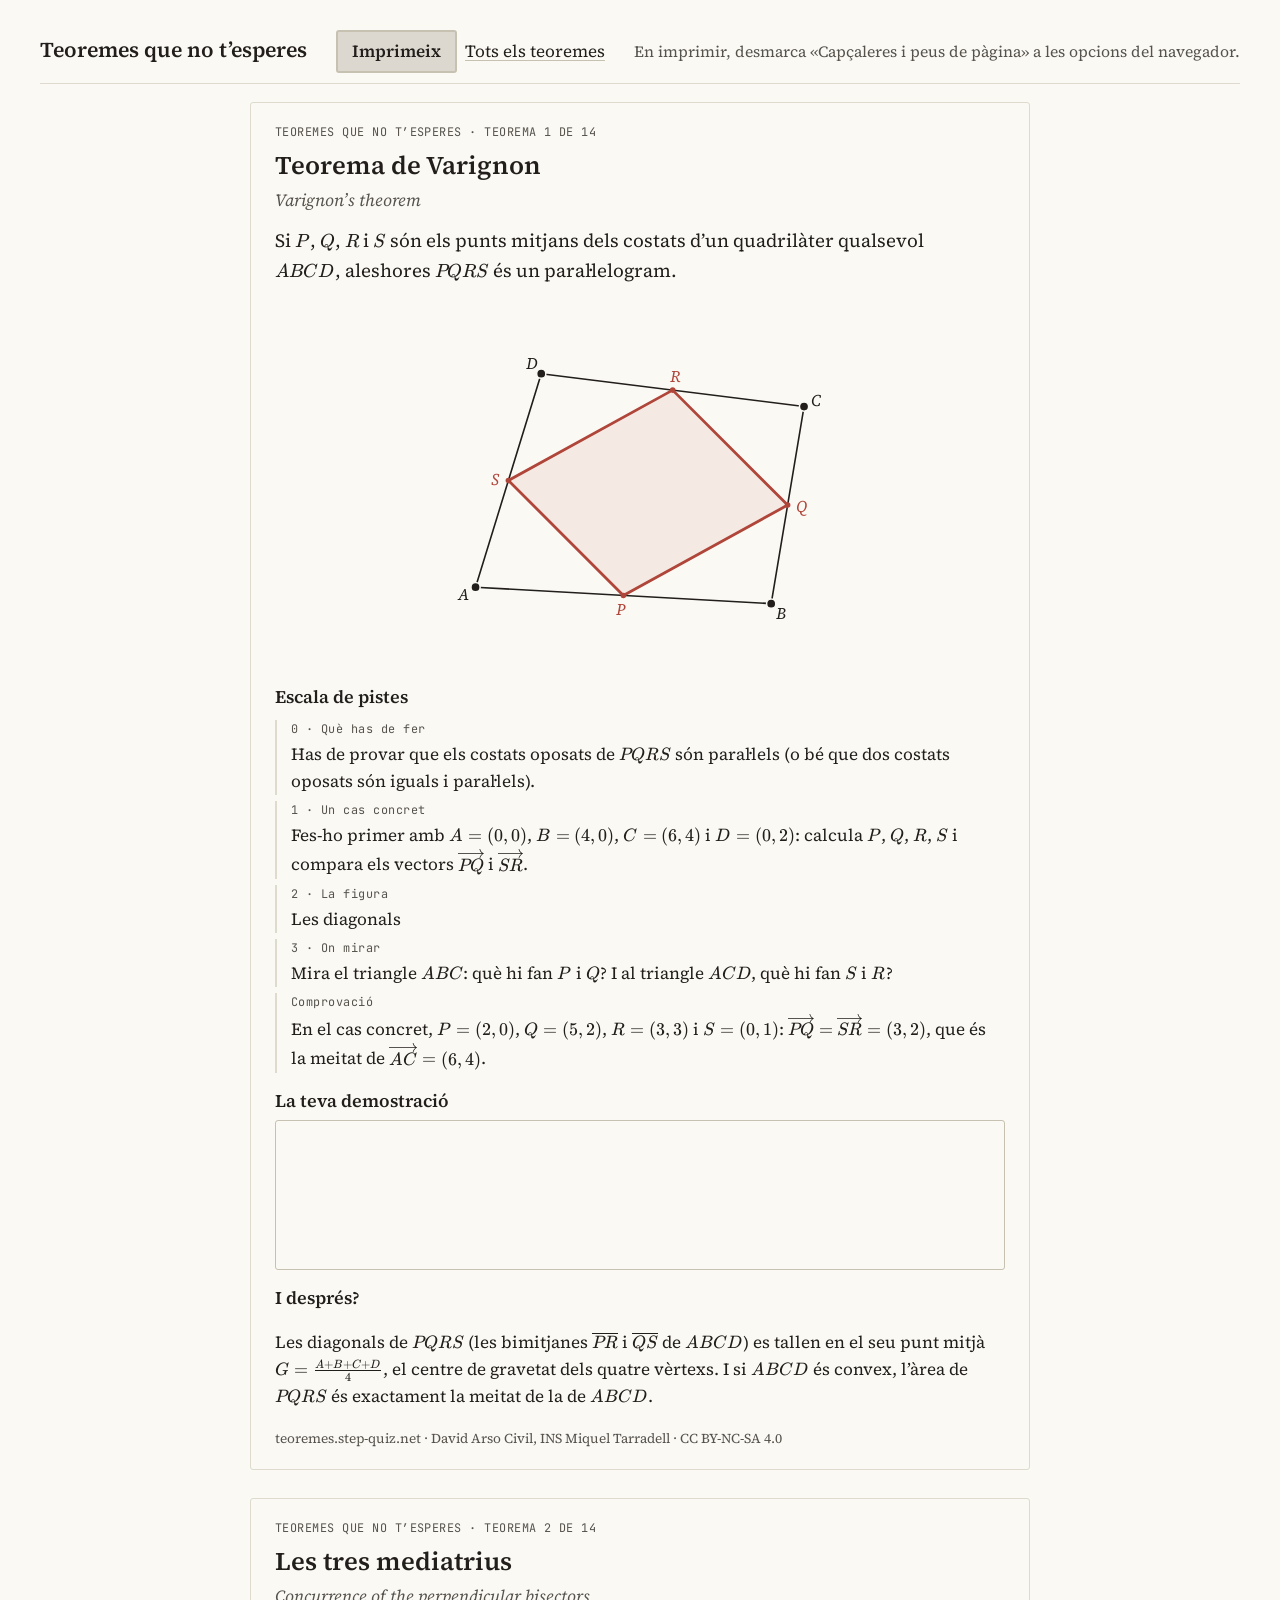
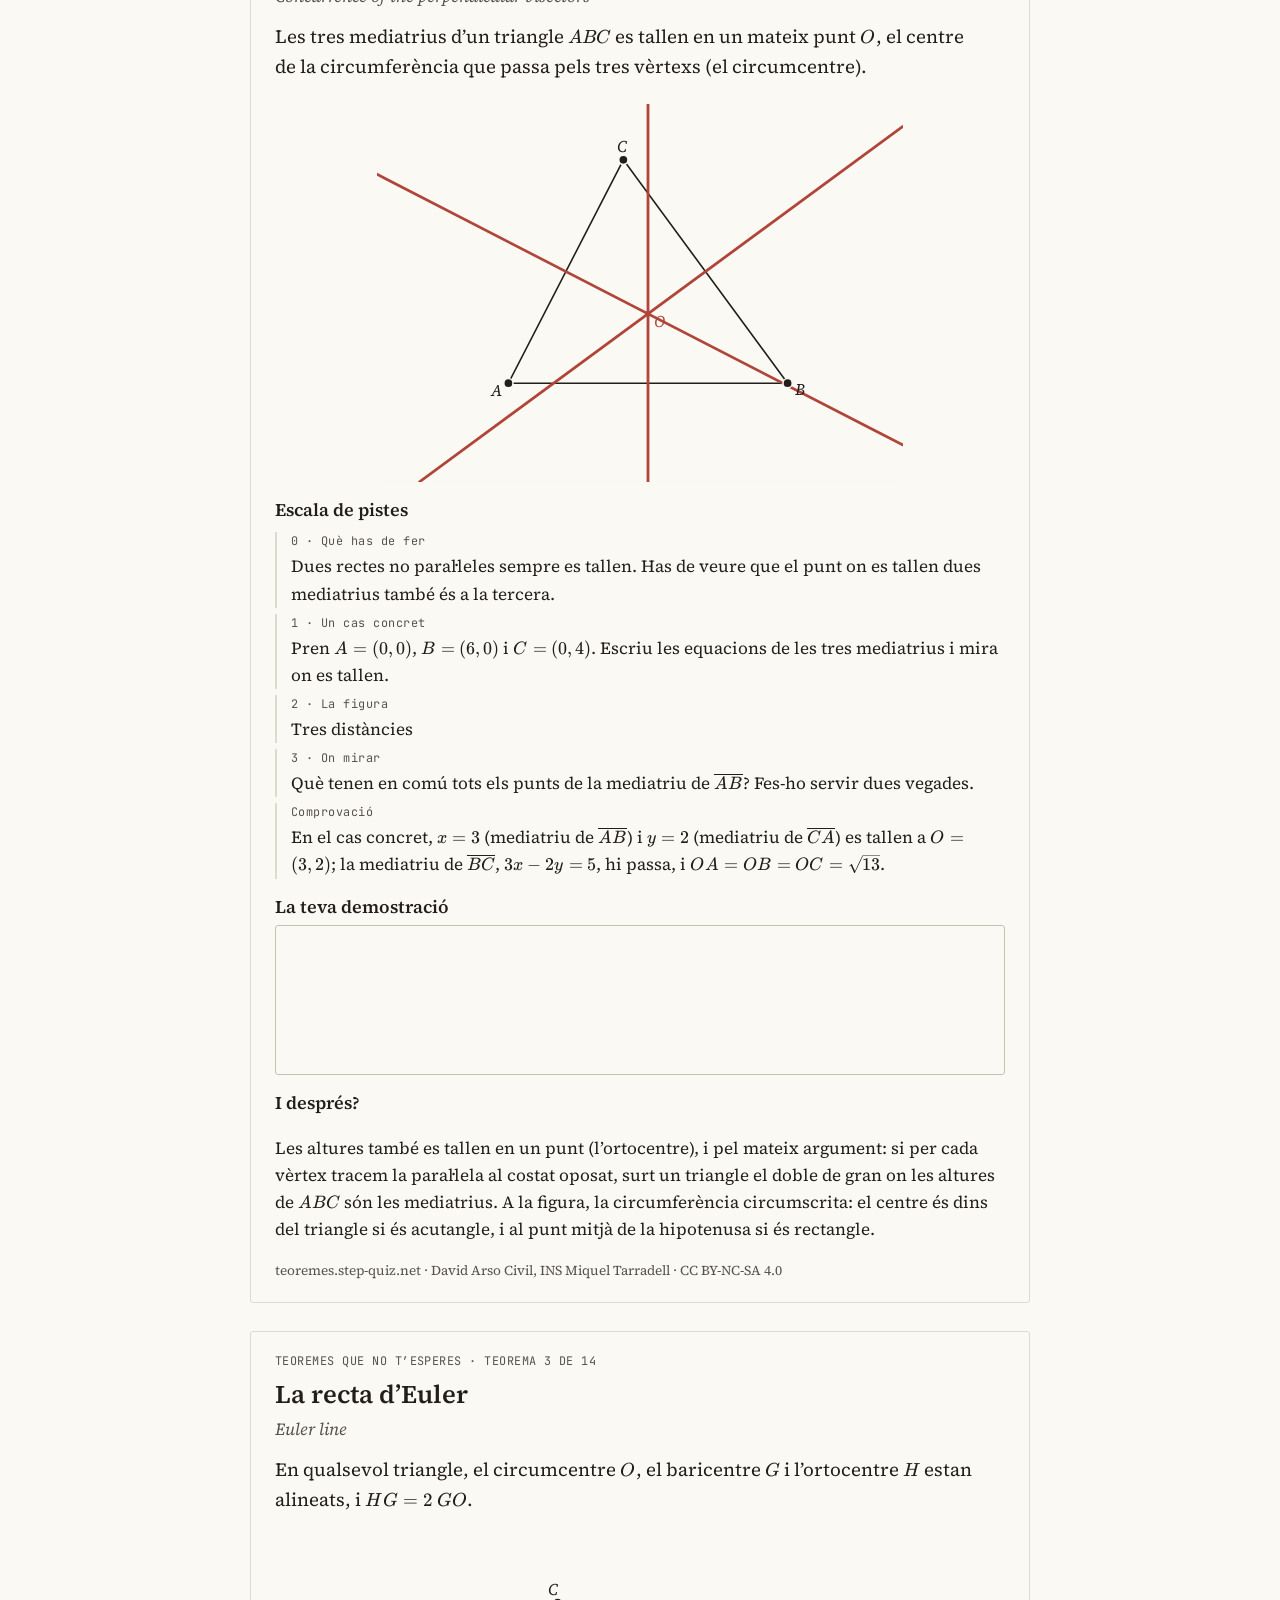
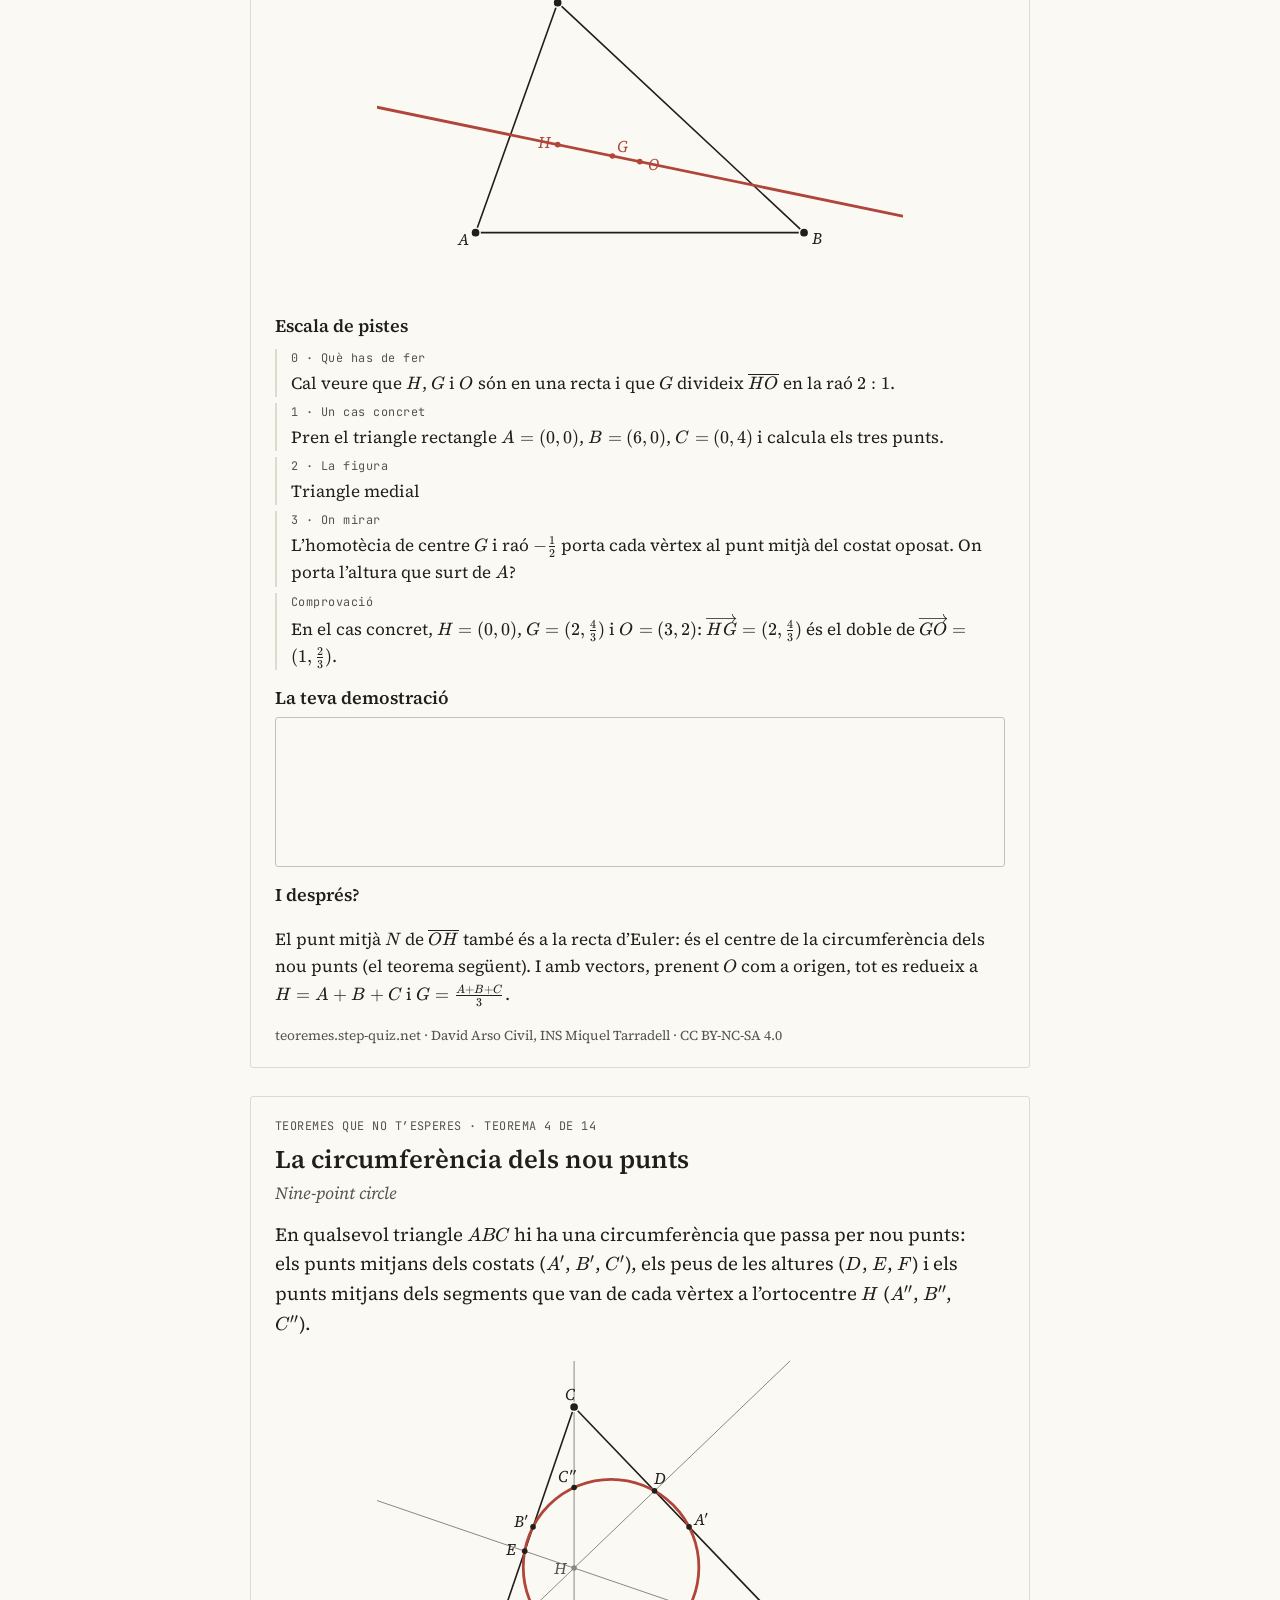
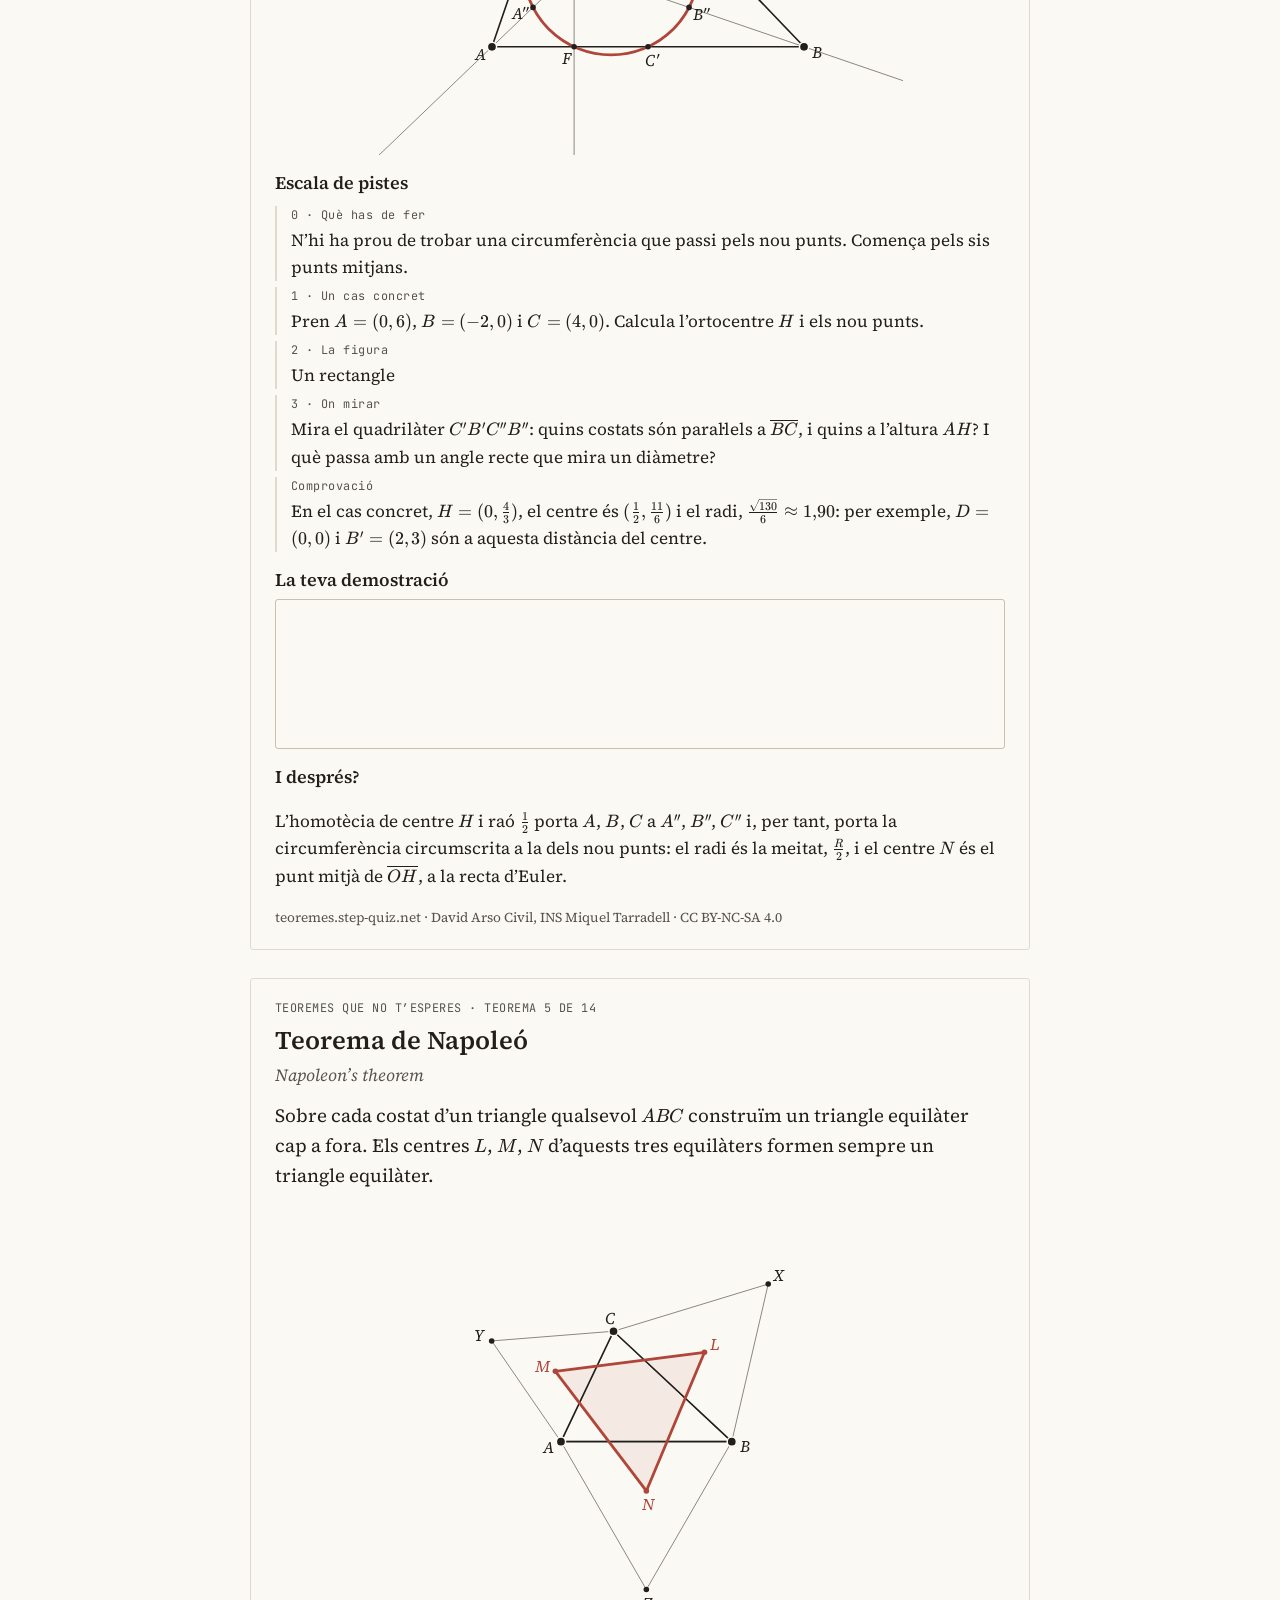
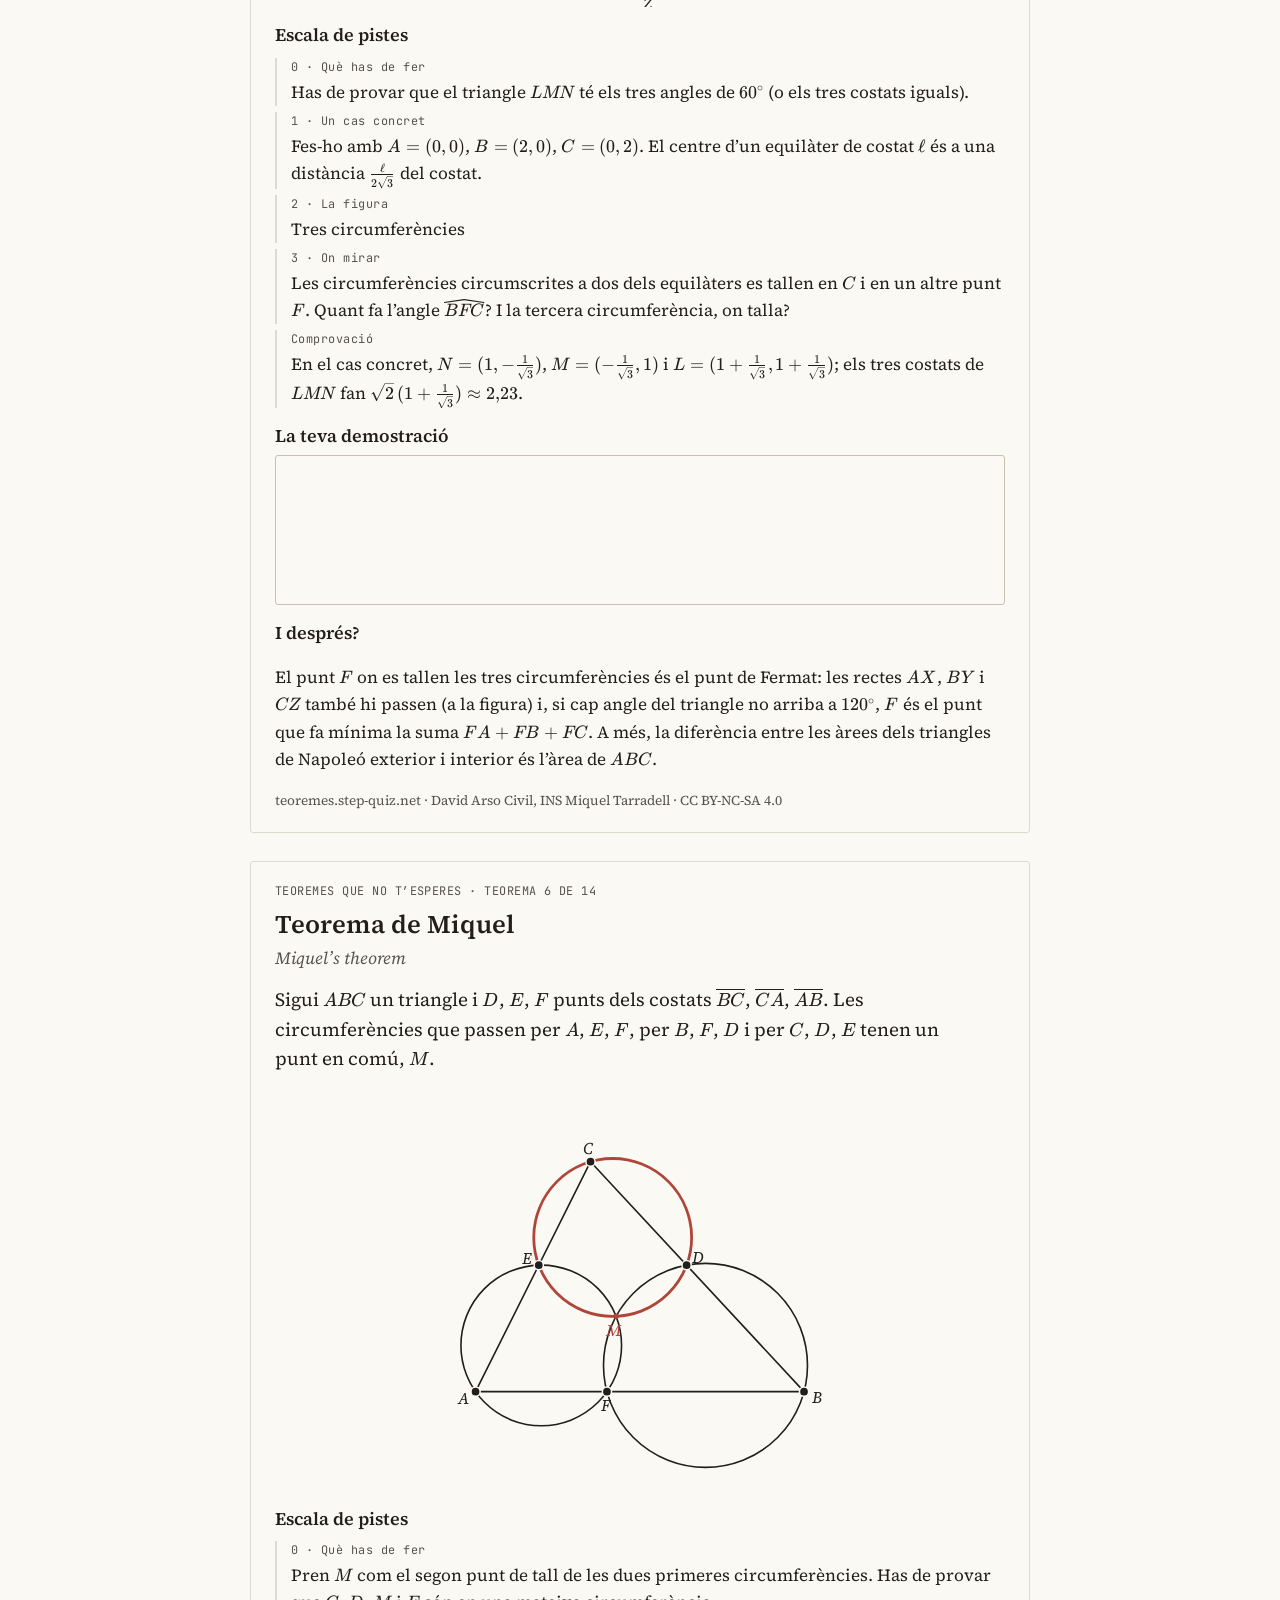
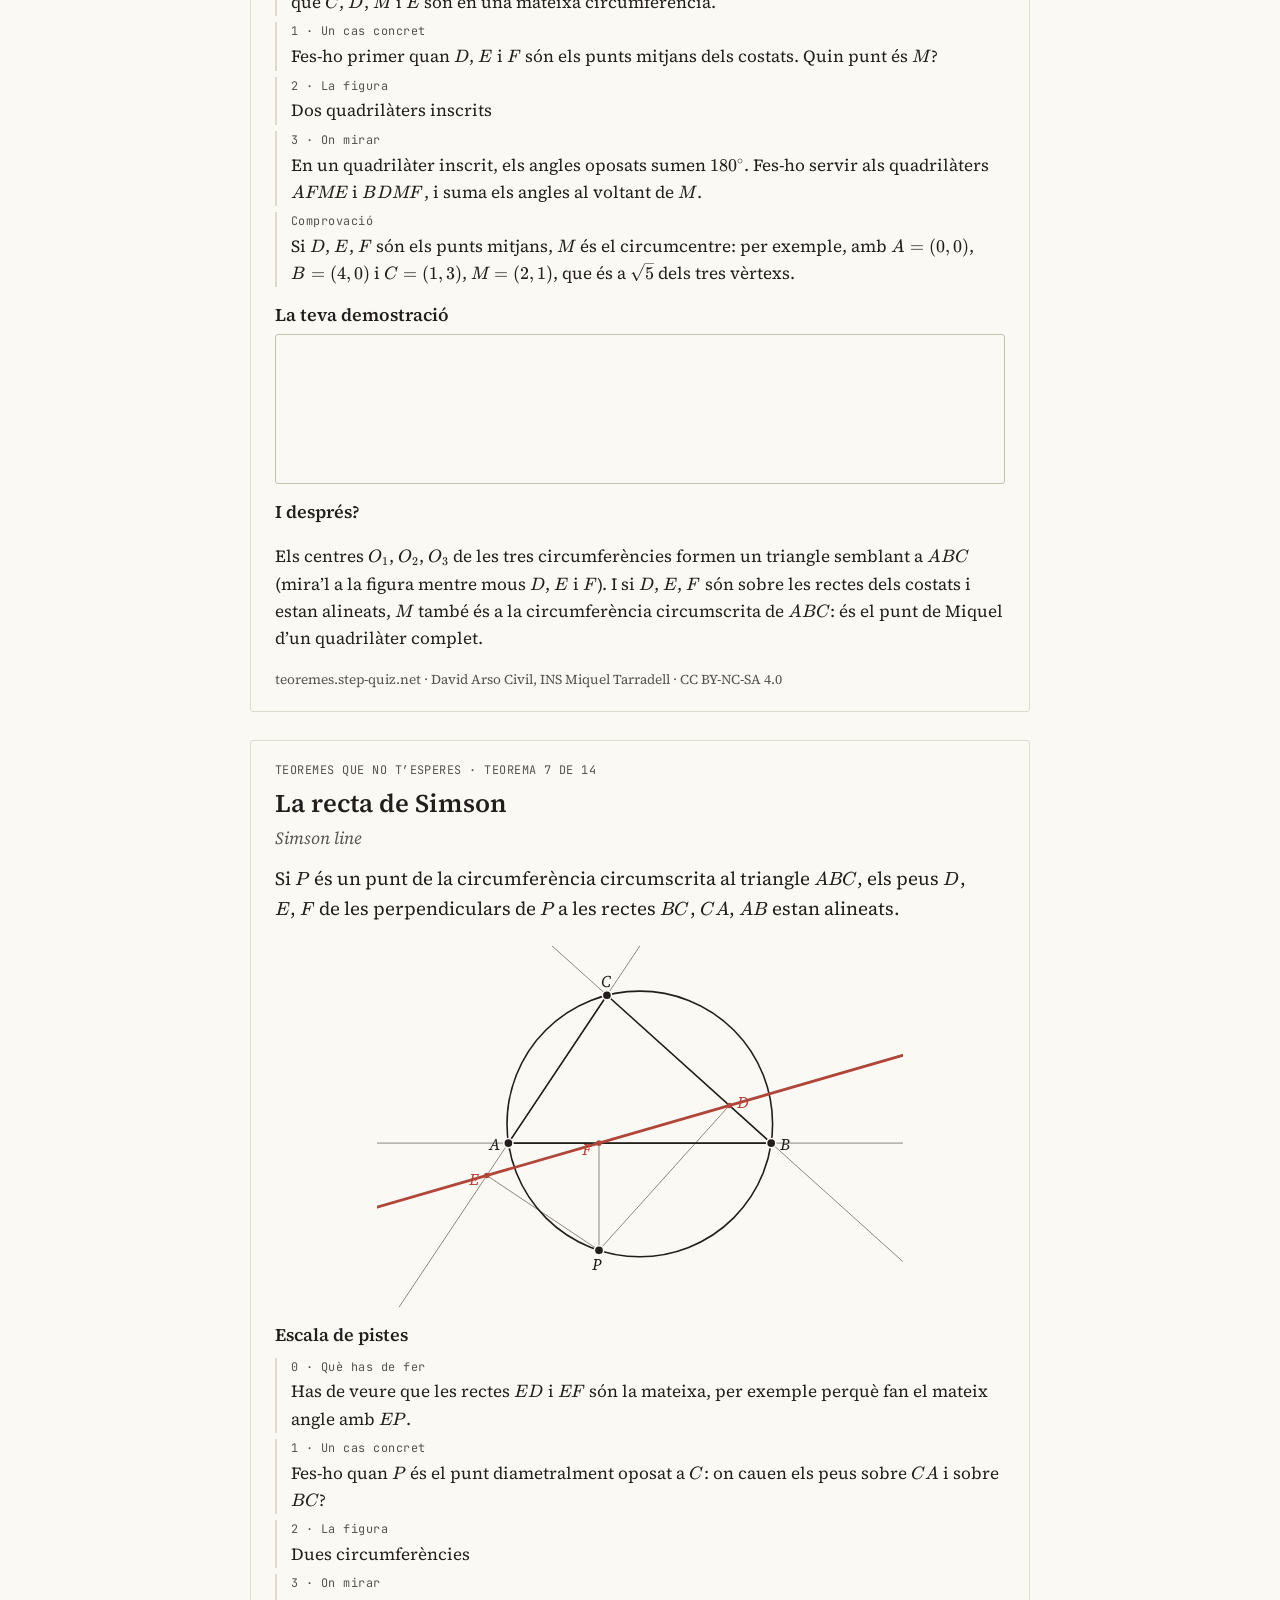
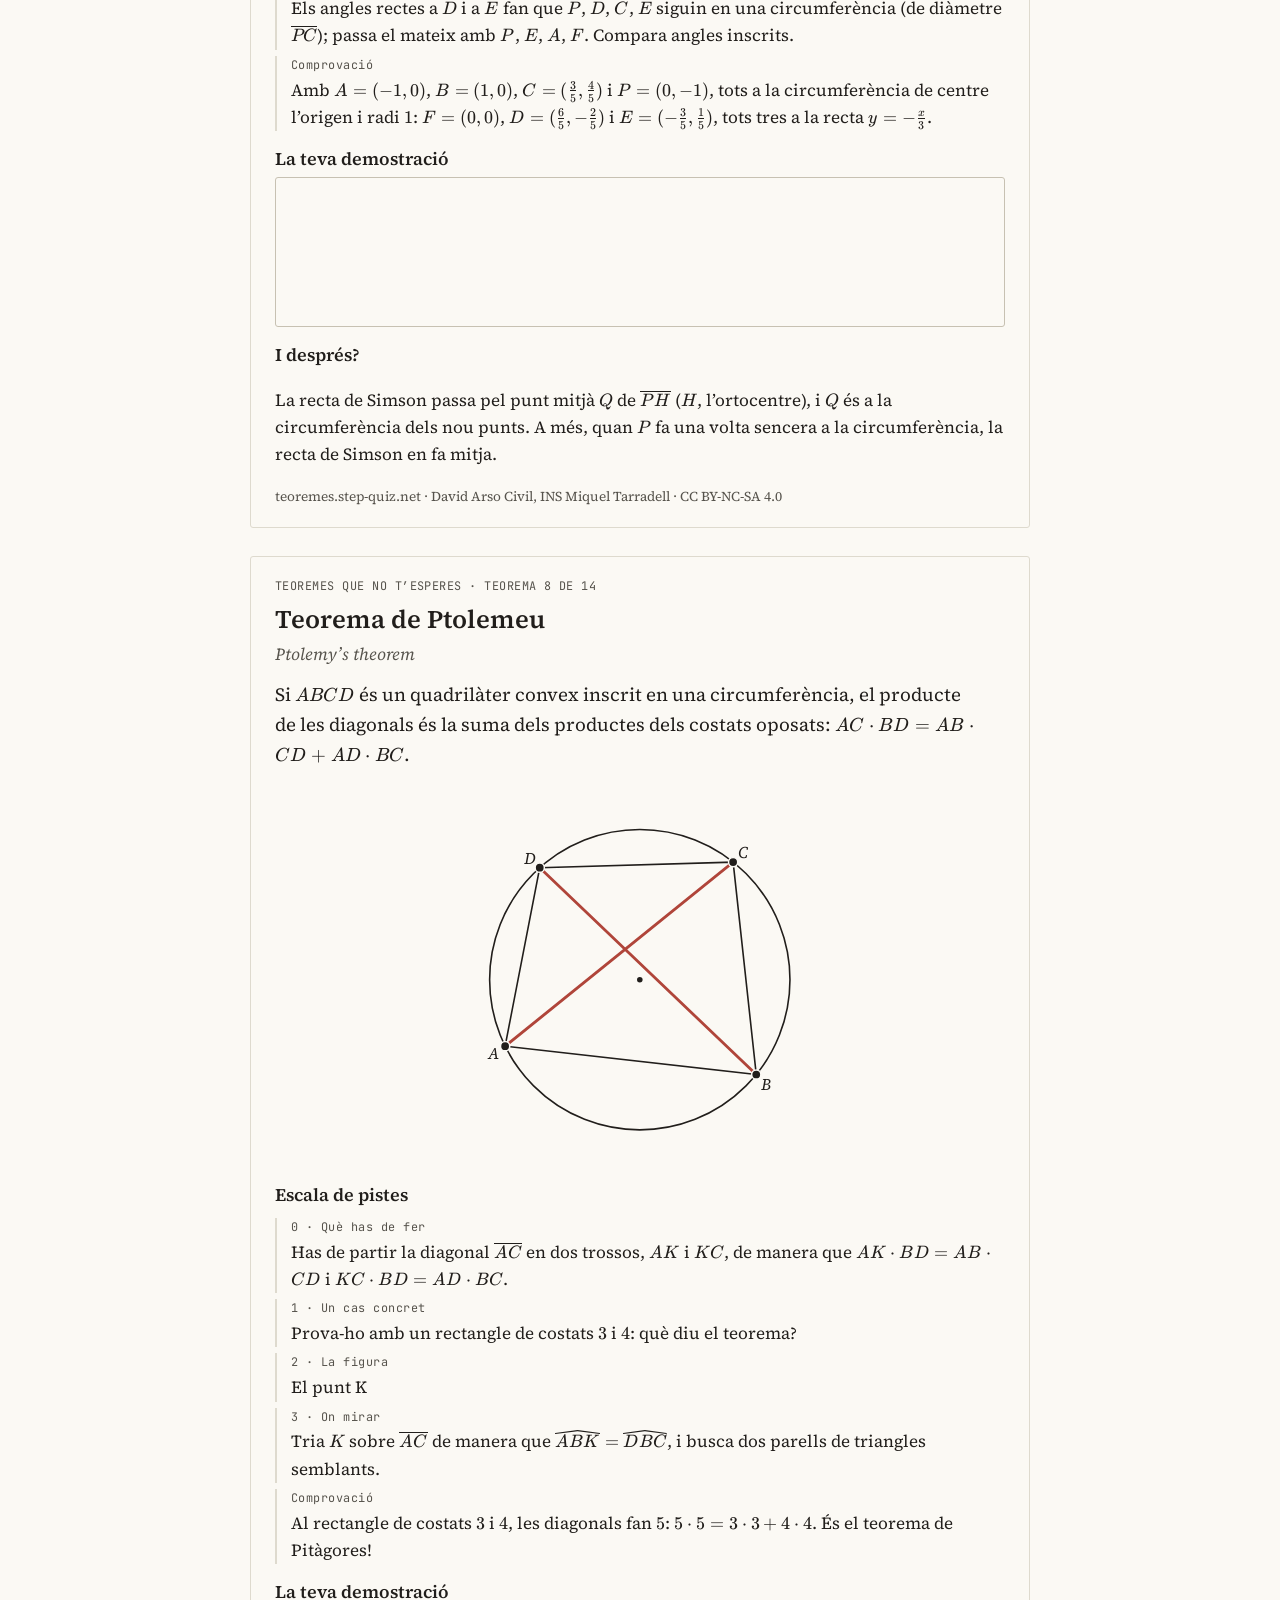
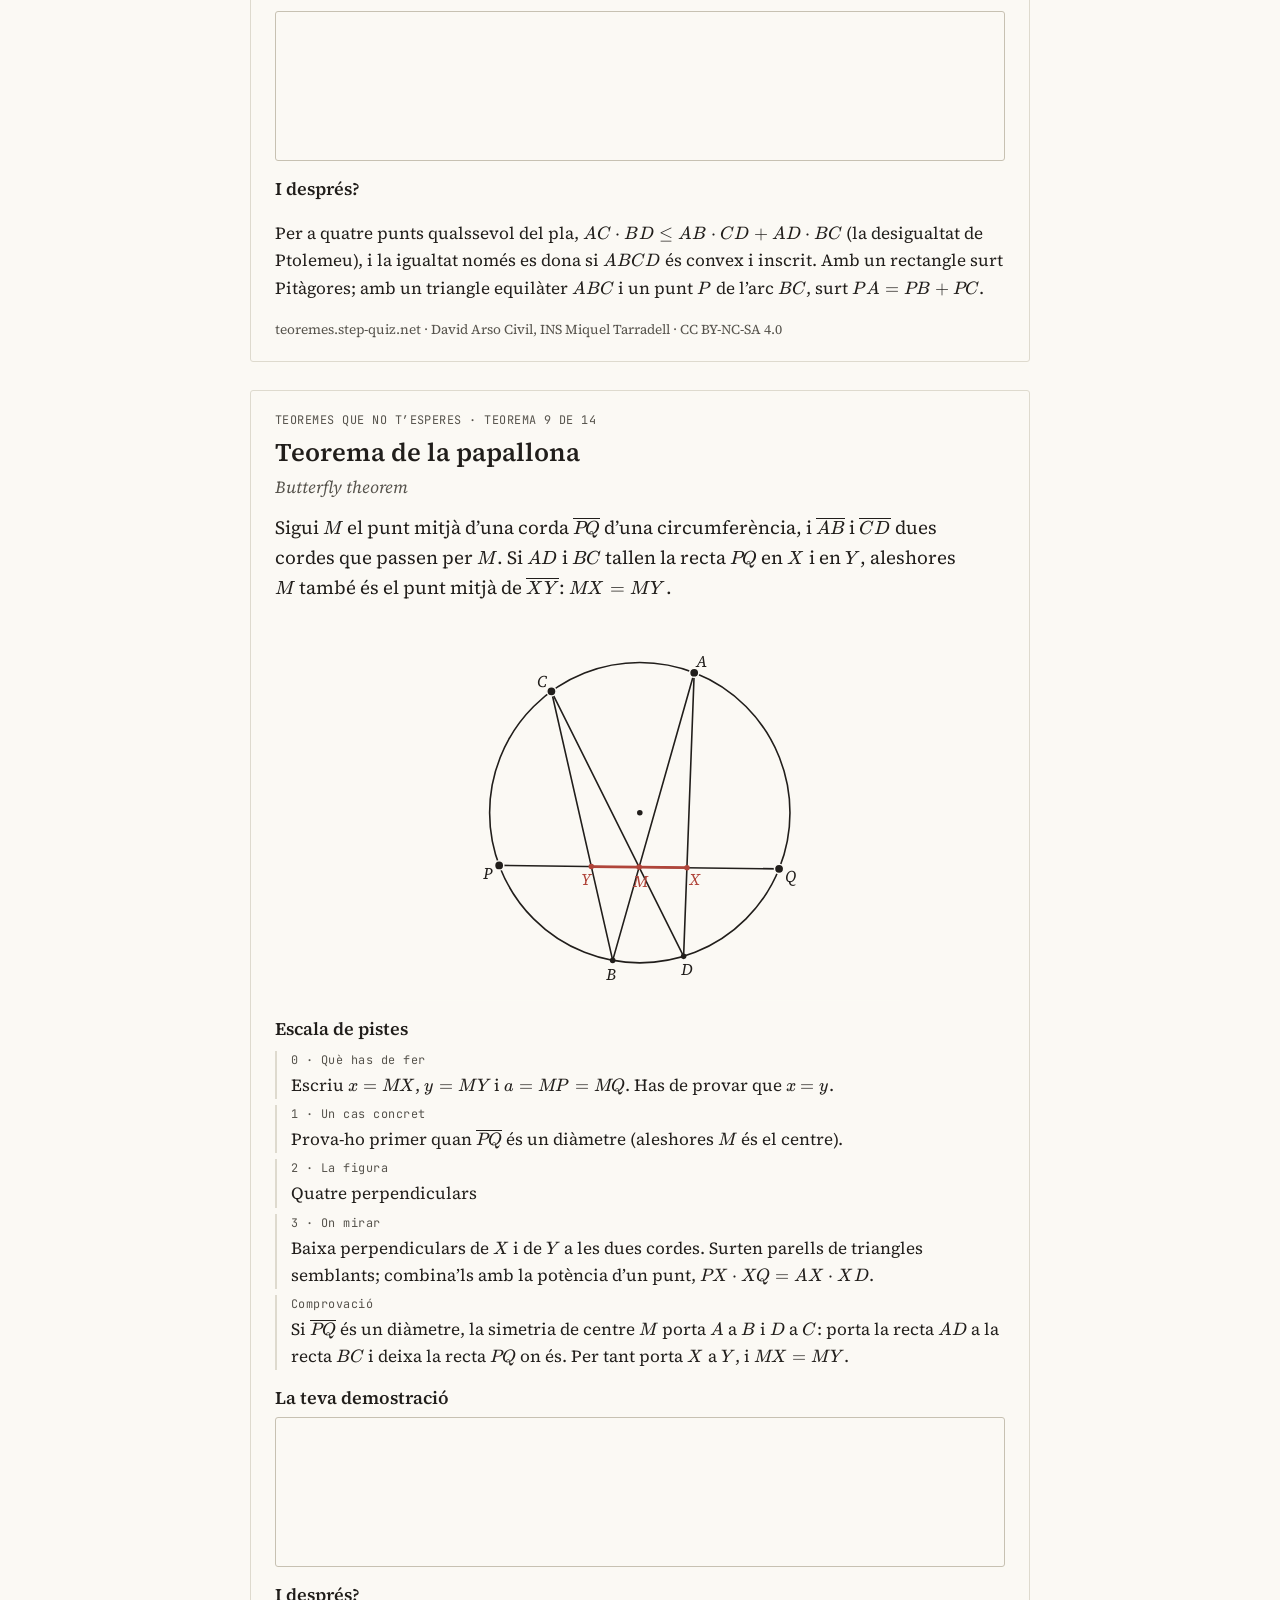
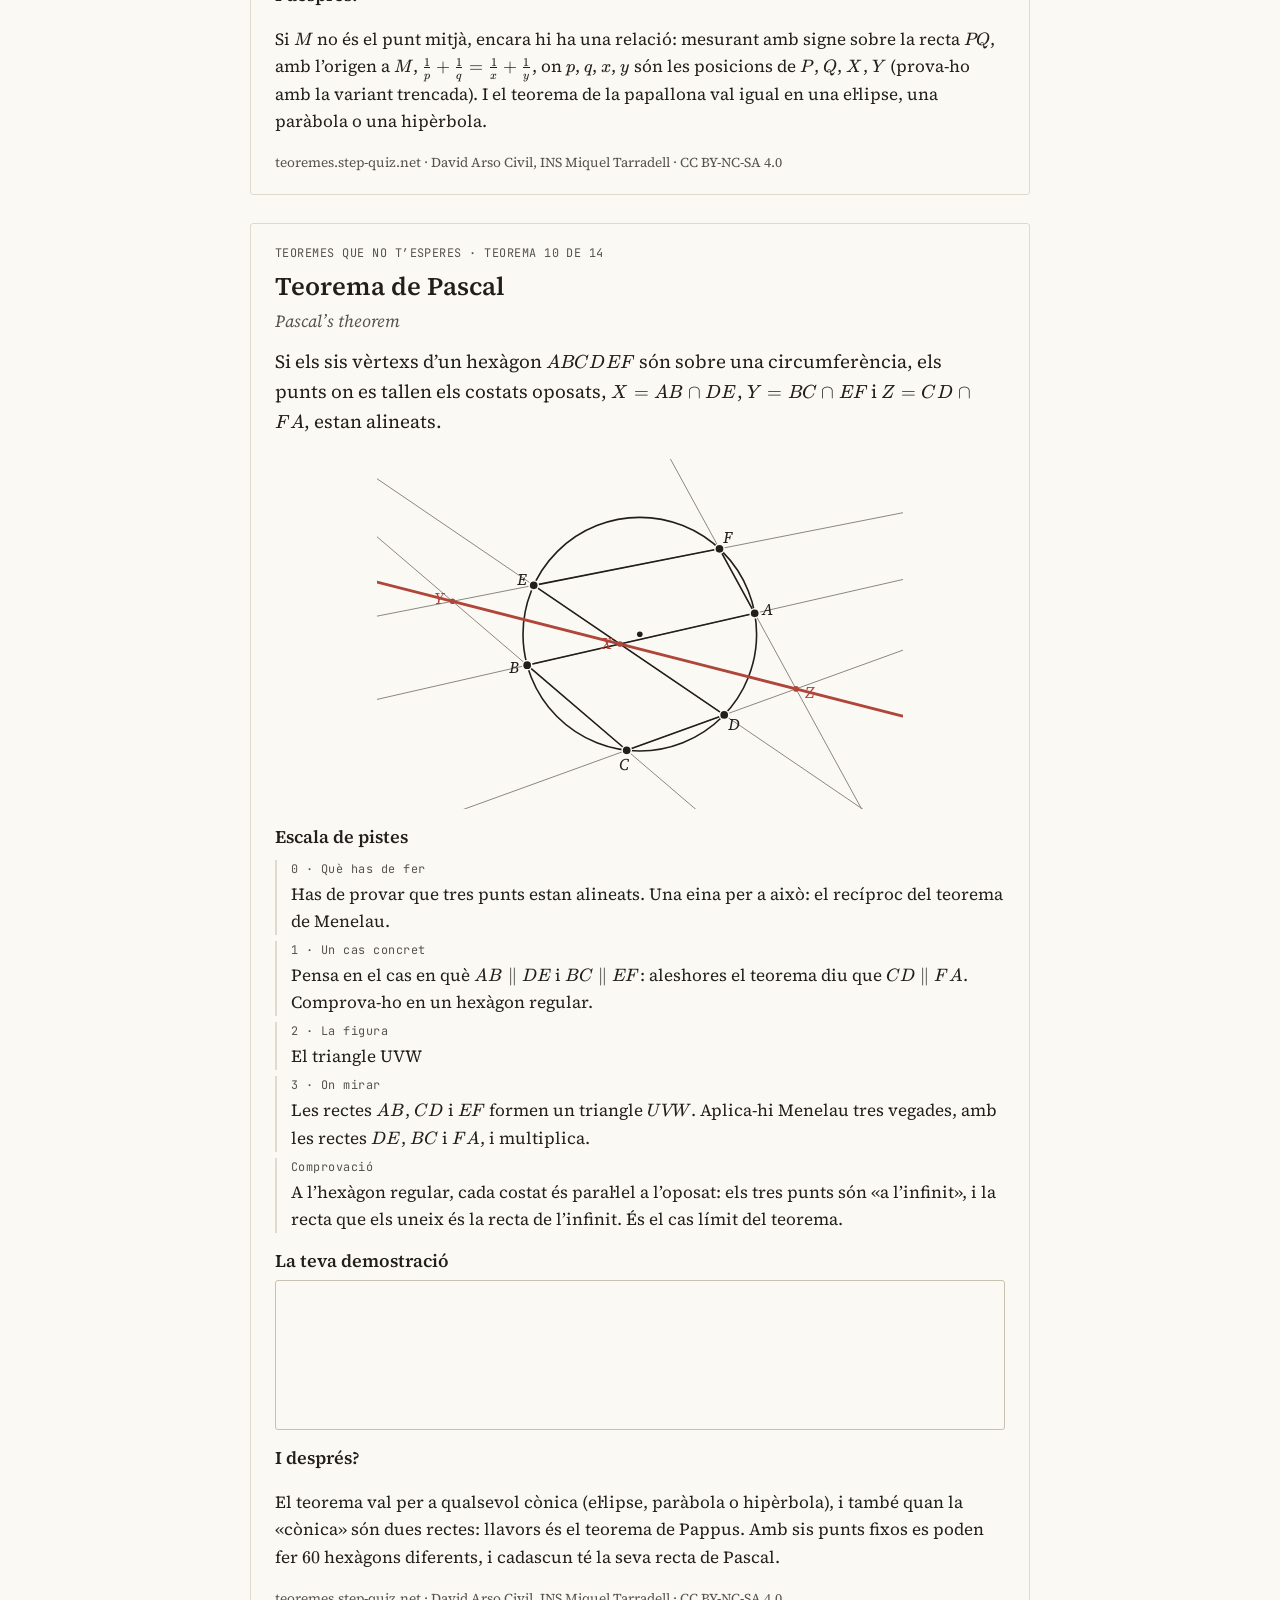
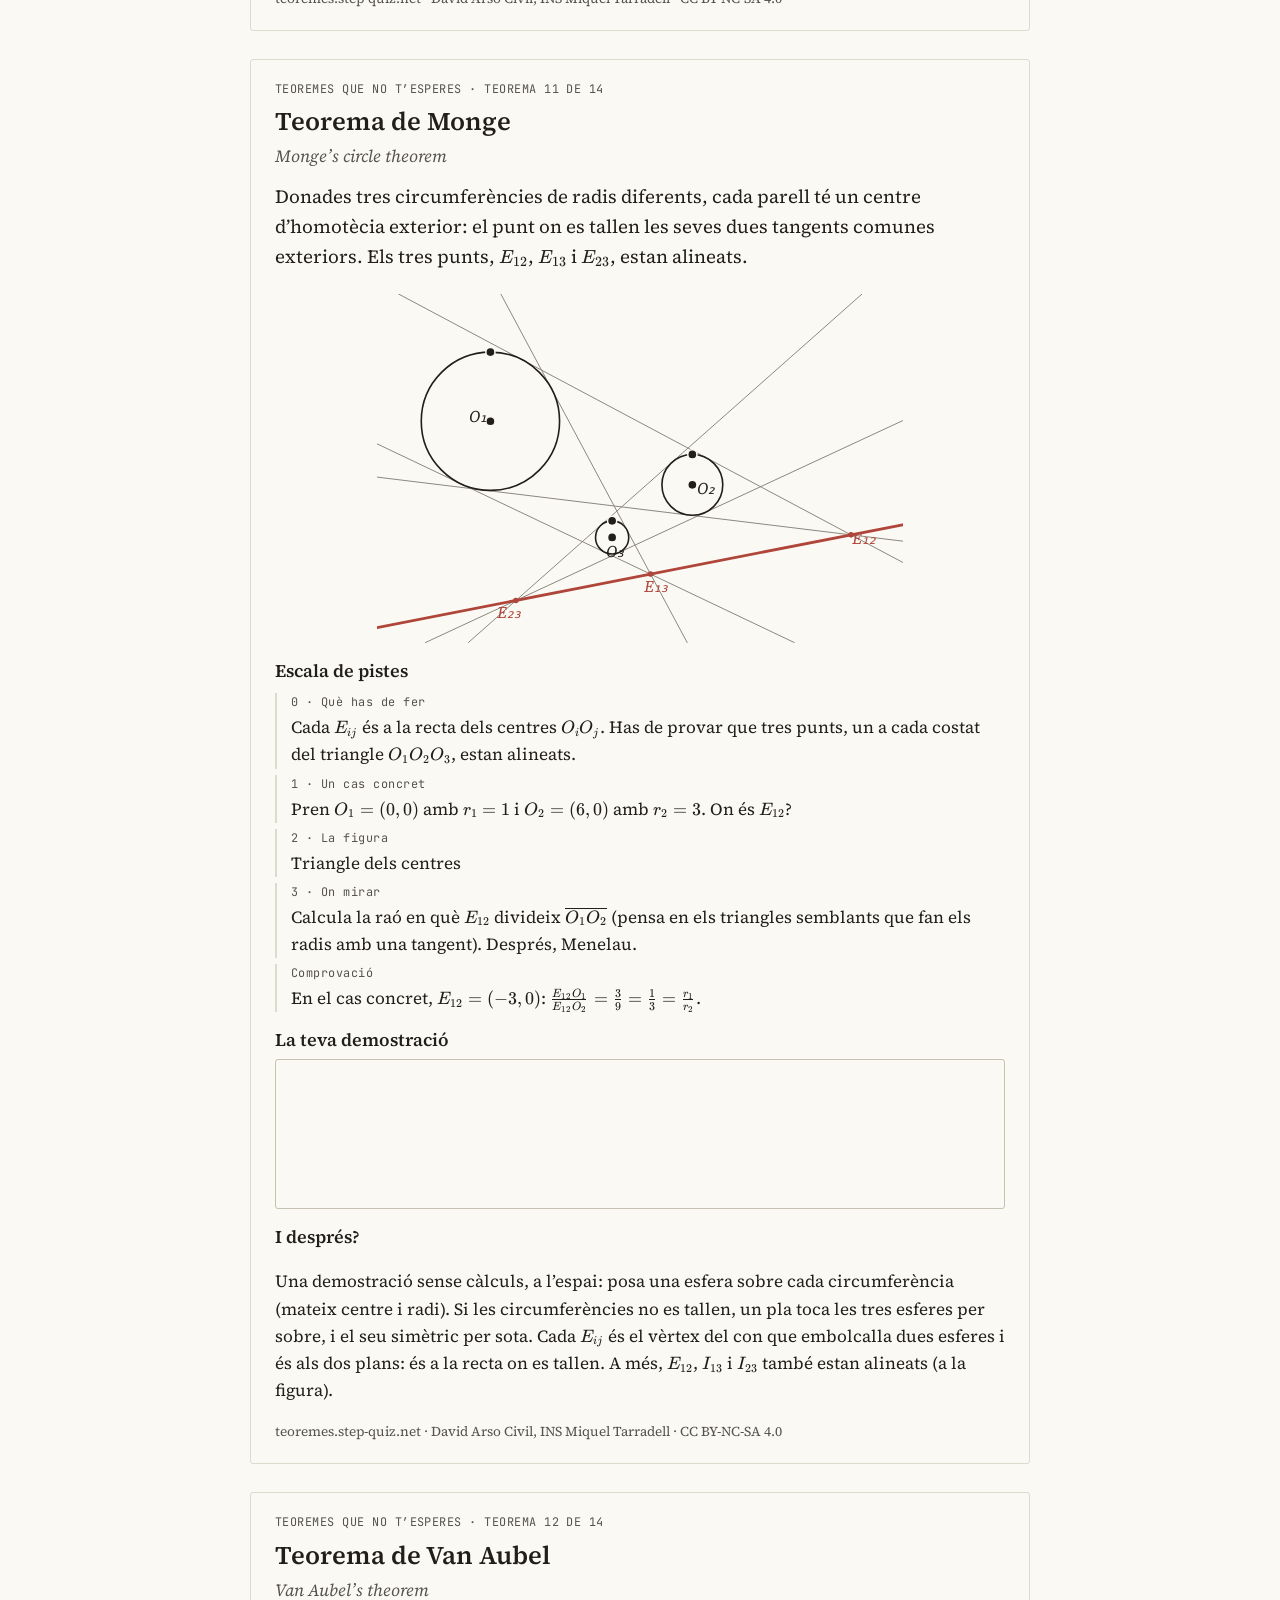
==== commit da706581: "Aspecte de geom: paper i tinta, lletra de llibre, botons discrets - css/tokens.css: la paleta de geo" ====
--- a/fitxa.html
+++ b/fitxa.html
@@ -7,8 +7,9 @@
     <meta name="description" content="Catorze teoremes de geometria sorprenents: arrossega la figura, posa-la a prova amb mil configuracions i puja l’escala de pistes fins a la demostració.">
     <link rel="icon" href="favicon.svg" type="image/svg+xml">
     <link rel="stylesheet" href="vendor/katex-0.16.11/katex.min.css">
-    <link rel="stylesheet" href="css/tokens.css?v=0b0f027a">
-    <link rel="stylesheet" href="css/teoremes.css?v=442156cb">
+    <link rel="stylesheet" href="css/fonts.css?v=1632c26f">
+    <link rel="stylesheet" href="css/tokens.css?v=9777c8f7">
+    <link rel="stylesheet" href="css/teoremes.css?v=b5ca3087">
 </head>
 <body>
     <header class="capcalera no-imprimir">
@@ -49,7 +50,7 @@
     <script src="js/motor/text.js?v=e9f6b1de"></script>
     <script src="js/motor/construccio.js?v=c3a0d792"></script>
     <script src="js/motor/dibuix.js?v=bb823273"></script>
-    <script src="js/ui/textos.js?v=9233a447"></script>
+    <script src="js/ui/textos.js?v=3c2babf4"></script>
     <script src="js/ui/comu.js?v=26bfdb31"></script>
     <script src="js/ui/fitxa.js?v=b19e84ef"></script>
 </body>
--- a/css/fonts.css
+++ b/css/fonts.css
@@ -0,0 +1,101 @@
+/*
+============================================================================
+PROJECTE: teoremes (Step Quiz, vanilla JS)
+FITXER: css/fonts.css
+ROL: Les dues lletres del lloc, les mateixes de geom: Source Serif 4 (el text)
+     i JetBrains Mono (etiquetes i números). Són dins del repositori
+     (vendor/fonts/): no es demana res a internet i funciona amb doble clic.
+ORIGEN: copiat de geom (css/fonts.css i assets/fonts/), només amb les rutes
+     canviades. Fonts variables woff2 tallades per alfabet (llatí, llatí
+     estès i grec): el navegador només baixa el tall que fa servir.
+LLICÈNCIA: SIL Open Font License 1.1 (vendor/fonts/LICENSE-*).
+============================================================================
+*/
+@font-face {
+  font-family: 'JetBrains Mono';
+  font-style: normal;
+  font-weight: 400 500;
+  font-display: swap;
+  src: url(../vendor/fonts/jetbrains-mono-greek.woff2) format('woff2');
+  unicode-range: U+0370-0377, U+037A-037F, U+0384-038A, U+038C, U+038E-03A1, U+03A3-03FF;
+}
+
+/* JetBrains Mono — latin-ext */
+@font-face {
+  font-family: 'JetBrains Mono';
+  font-style: normal;
+  font-weight: 400 500;
+  font-display: swap;
+  src: url(../vendor/fonts/jetbrains-mono-latin-ext.woff2) format('woff2');
+  unicode-range: U+0100-02BA, U+02BD-02C5, U+02C7-02CC, U+02CE-02D7, U+02DD-02FF, U+0304, U+0308, U+0329, U+1D00-1DBF, U+1E00-1E9F, U+1EF2-1EFF, U+2020, U+20A0-20AB, U+20AD-20C0, U+2113, U+2C60-2C7F, U+A720-A7FF;
+}
+
+/* JetBrains Mono — latin */
+@font-face {
+  font-family: 'JetBrains Mono';
+  font-style: normal;
+  font-weight: 400 500;
+  font-display: swap;
+  src: url(../vendor/fonts/jetbrains-mono-latin.woff2) format('woff2');
+  unicode-range: U+0000-00FF, U+0131, U+0152-0153, U+02BB-02BC, U+02C6, U+02DA, U+02DC, U+0304, U+0308, U+0329, U+2000-206F, U+20AC, U+2122, U+2191, U+2193, U+2212, U+2215, U+FEFF, U+FFFD;
+}
+
+/* Source Serif 4 — greek, cursiva */
+@font-face {
+  font-family: 'Source Serif 4';
+  font-style: italic;
+  font-weight: 400;
+  font-display: swap;
+  src: url(../vendor/fonts/source-serif-4-greek-italic.woff2) format('woff2');
+  unicode-range: U+0370-0377, U+037A-037F, U+0384-038A, U+038C, U+038E-03A1, U+03A3-03FF;
+}
+
+/* Source Serif 4 — latin-ext, cursiva */
+@font-face {
+  font-family: 'Source Serif 4';
+  font-style: italic;
+  font-weight: 400;
+  font-display: swap;
+  src: url(../vendor/fonts/source-serif-4-latin-ext-italic.woff2) format('woff2');
+  unicode-range: U+0100-02BA, U+02BD-02C5, U+02C7-02CC, U+02CE-02D7, U+02DD-02FF, U+0304, U+0308, U+0329, U+1D00-1DBF, U+1E00-1E9F, U+1EF2-1EFF, U+2020, U+20A0-20AB, U+20AD-20C0, U+2113, U+2C60-2C7F, U+A720-A7FF;
+}
+
+/* Source Serif 4 — latin, cursiva */
+@font-face {
+  font-family: 'Source Serif 4';
+  font-style: italic;
+  font-weight: 400;
+  font-display: swap;
+  src: url(../vendor/fonts/source-serif-4-latin-italic.woff2) format('woff2');
+  unicode-range: U+0000-00FF, U+0131, U+0152-0153, U+02BB-02BC, U+02C6, U+02DA, U+02DC, U+0304, U+0308, U+0329, U+2000-206F, U+20AC, U+2122, U+2191, U+2193, U+2212, U+2215, U+FEFF, U+FFFD;
+}
+
+/* Source Serif 4 — greek */
+@font-face {
+  font-family: 'Source Serif 4';
+  font-style: normal;
+  font-weight: 400 700;
+  font-display: swap;
+  src: url(../vendor/fonts/source-serif-4-greek.woff2) format('woff2');
+  unicode-range: U+0370-0377, U+037A-037F, U+0384-038A, U+038C, U+038E-03A1, U+03A3-03FF;
+}
+
+/* Source Serif 4 — latin-ext */
+@font-face {
+  font-family: 'Source Serif 4';
+  font-style: normal;
+  font-weight: 400 700;
+  font-display: swap;
+  src: url(../vendor/fonts/source-serif-4-latin-ext.woff2) format('woff2');
+  unicode-range: U+0100-02BA, U+02BD-02C5, U+02C7-02CC, U+02CE-02D7, U+02DD-02FF, U+0304, U+0308, U+0329, U+1D00-1DBF, U+1E00-1E9F, U+1EF2-1EFF, U+2020, U+20A0-20AB, U+20AD-20C0, U+2113, U+2C60-2C7F, U+A720-A7FF;
+}
+
+/* Source Serif 4 — latin */
+@font-face {
+  font-family: 'Source Serif 4';
+  font-style: normal;
+  font-weight: 400 700;
+  font-display: swap;
+  src: url(../vendor/fonts/source-serif-4-latin.woff2) format('woff2');
+  unicode-range: U+0000-00FF, U+0131, U+0152-0153, U+02BB-02BC, U+02C6, U+02DA, U+02DC, U+0304, U+0308, U+0329, U+2000-206F, U+20AC, U+2122, U+2191, U+2193, U+2212, U+2215, U+FEFF, U+FFFD;
+}
--- a/css/tokens.css
+++ b/css/tokens.css
@@ -2,72 +2,60 @@
 ============================================================================
 PROJECTE: teoremes (Step Quiz, vanilla JS)
 FITXER: css/tokens.css
-ROL: Colors i mides comuns, en mode clar i fosc. La resta dels estils només
-     fan servir aquestes variables. Contrast del text ≥ 4,5:1. Els colors de
-     la figura no són mai l'única pista: el que és destacat també és més gruixut,
-     les pistes són discontínues i «I després», amb un altre traç.
-DEPENDÈNCIES: cap. Es carrega abans de css/teoremes.css.
+ROL: Colors, lletres i mides comuns, en mode clar i fosc. La resta dels estils
+     només fan servir aquestes variables. Contrast del text ≥ 4,5:1.
+ORIGEN: la paleta de geom (css/tokens.css): paper i tinta, no colors
+     d'aplicació. Un sol accent a la interfície (--llapis, marró llapis) i un
+     sol color a la figura (--sanguina), amb el sentit de geom: negre és la
+     figura de l'enunciat; sanguina, el que hi afegeixes o el que sorprèn.
+     El color no és mai l'única pista: el destacat també és més gruixut, les
+     pistes són discontínues i «I després» té un altre traç.
+DEPENDÈNCIES: css/fonts.css (les lletres). Es carrega abans de css/teoremes.css.
 ============================================================================
 */
 :root {
-    --text: #1e293b;
-    --text-suau: #475569;
-    --fons: #f8fafc;
-    --panell: #ffffff;
-    --vora-panell: #e2e8f0;
-    --primari: #4338ca;
-    --primari-fosc: #3730a3;
-    --primari-clar: #e0e7ff;
-    --be: #047857;
-    --be-fons: #d1fae5;
-    --error: #b91c1c;
-    --error-fons: #fee2e2;
-    --avis-fons: #fef3c7;
-    --avis-vora: #b45309;
+    --paper: #fbf9f4;
+    --paper-alt: #f5f1e8; /* un to per sota del paper: informes, avisos */
+    --tinta: #211e1b;
+    --tinta-suau: #56534c;
+    --tinta-fluixa: #8c887e;
+    --llapis: #8b5e3c; /* l'únic accent de la interfície */
+    --llapis-suau: #c9ad93;
+    --linia: #dedace;
+    --linia-forta: #c7c1b2;
+    --sanguina: #b0453a; /* només dins de la figura */
 
     /* Figura (js/motor/dibuix.js) */
-    --f-fons: #ffffff;
-    --f-base: #1e293b;
-    --f-aux: #94a3b8;
-    --f-pista: #2563eb;
-    --f-extra: #047857;
-    --f-destacat: #be123c;
-    --f-destacat-ple: rgba(190, 18, 60, 0.1);
-    --f-extra-ple: rgba(4, 120, 87, 0.1);
-    --f-lliure: #4338ca;
+    --f-fons: var(--paper);
+    --f-base: var(--tinta);
+    --f-aux: var(--tinta-fluixa);
+    --f-pista: var(--sanguina);
+    --f-extra: var(--tinta-suau);
+    --f-destacat: var(--sanguina);
+    --f-destacat-ple: rgba(176, 69, 58, 0.09);
+    --f-extra-ple: rgba(33, 30, 27, 0.06);
+    --f-lliure: var(--tinta);
 
-    --radi: 10px;
-    --ombra: 0 1px 3px rgba(15, 23, 42, 0.08);
-    --lletra: system-ui, -apple-system, 'Segoe UI', Roboto, Ubuntu, 'Helvetica Neue', Arial, sans-serif;
-    --lletra-figura: 'Latin Modern Roman', 'CMU Serif', 'Times New Roman', Times, serif;
+    --lletra: 'Source Serif 4', 'Iowan Old Style', 'Palatino Linotype', Georgia, serif;
+    --lletra-mono: 'JetBrains Mono', 'IBM Plex Mono', ui-monospace, monospace;
+    --lletra-figura: 'Source Serif 4', Georgia, 'Times New Roman', serif;
+    --mida-meta: 0.74rem; /* etiquetes en monoespaiada */
+    --espai-mono: 0.04em;
+    --radi: 3px;
 }
-
 @media (prefers-color-scheme: dark) {
     :root {
-        --text: #e2e8f0;
-        --text-suau: #94a3b8;
-        --fons: #0f172a;
-        --panell: #1e293b;
-        --vora-panell: #334155;
-        --primari: #a5b4fc;
-        --primari-fosc: #c7d2fe;
-        --primari-clar: #1e1b4b;
-        --be: #6ee7b7;
-        --be-fons: #064e3b;
-        --error: #fca5a5;
-        --error-fons: #450a0a;
-        --avis-fons: #451a03;
-        --avis-vora: #fbbf24;
-
-        --f-fons: #111827;
-        --f-base: #e2e8f0;
-        --f-aux: #64748b;
-        --f-pista: #60a5fa;
-        --f-extra: #34d399;
-        --f-destacat: #fb7185;
-        --f-destacat-ple: rgba(251, 113, 133, 0.14);
-        --f-extra-ple: rgba(52, 211, 153, 0.12);
-        --f-lliure: #a5b4fc;
-        --ombra: none;
+        --paper: #1e1c19;
+        --paper-alt: #262320;
+        --tinta: #ede9e0;
+        --tinta-suau: #b6b0a2;
+        --tinta-fluixa: #7c776a;
+        --llapis: #d2a377;
+        --llapis-suau: #5b4a3a;
+        --linia: #38352f;
+        --linia-forta: #4a4640;
+        --sanguina: #e08a7a;
+        --f-destacat-ple: rgba(224, 138, 122, 0.13);
+        --f-extra-ple: rgba(237, 233, 224, 0.07);
     }
 }
--- a/css/teoremes.css
+++ b/css/teoremes.css
@@ -3,10 +3,13 @@
 PROJECTE: teoremes (Step Quiz, vanilla JS)
 FITXER: css/teoremes.css
 ROL: Estils de les tres pàgines (index.html, teorema.html i fitxa.html):
-     capçalera, targetes, la figura (classes r-* de js/motor/dibuix.js), el
+     capçalera, portada, la figura (classes r-* de js/motor/dibuix.js), el
      mesurador d'error, l'informe de la prova, pistes i demostració, mode
      projector (body.projector) i impressió (sempre negre sobre blanc).
-DEPENDÈNCIES: css/tokens.css (es carrega abans); vendor/katex-0.16.11/katex.min.css.
+     L'estil és el de geom: paper i tinta, sense targetes ni ombres, separadors
+     fins, etiquetes en monoespaiada i botons discrets.
+DEPENDÈNCIES: css/fonts.css i css/tokens.css (es carreguen abans);
+     vendor/katex-0.16.11/katex.min.css.
 ============================================================================
 */
 * {
@@ -17,12 +20,12 @@
 }
 body {
     margin: 0;
-    padding: 12px 16px 32px;
+    padding: 20px 16px 40px;
     font-family: var(--lletra);
     font-size: 17px;
-    line-height: 1.5;
-    color: var(--text);
-    background: var(--fons);
+    line-height: 1.6;
+    color: var(--tinta);
+    background: var(--paper);
 }
 button {
     font: inherit;
@@ -31,10 +34,16 @@
     display: none !important;
 }
 .katex {
-    font-size: 1.06em;
+    font-size: 1.04em;
 }
 a {
-    color: var(--primari-fosc);
+    color: inherit;
+    text-decoration-color: var(--linia-forta);
+    text-underline-offset: 0.18em;
+}
+a:hover {
+    color: var(--llapis);
+    text-decoration-color: currentColor;
 }
 
 /* ── Capçalera i peu ───────────────────────────────────────────────────── */
@@ -49,83 +58,91 @@
 .capcalera {
     display: flex;
     flex-wrap: wrap;
-    align-items: center;
+    align-items: baseline;
     justify-content: space-between;
-    gap: 6px 16px;
-    margin-bottom: 12px;
+    gap: 6px 20px;
+    margin-bottom: 18px;
+    padding-bottom: 10px;
+    border-bottom: 1px solid var(--linia);
 }
 .marca {
     margin: 0;
-    font-weight: 700;
+    font-size: 1.25em;
+    font-weight: 600;
 }
 .marca a {
     text-decoration: none;
 }
 .navega {
     display: flex;
-    gap: 16px;
+    gap: 20px;
     flex-wrap: wrap;
 }
 .navega a {
-    font-weight: 600;
+    font-family: var(--lletra-mono);
+    font-size: 0.8rem;
+    letter-spacing: var(--espai-mono);
+    text-decoration: none;
 }
 .capcalera-inici {
     display: block;
-    margin-bottom: 18px;
+    margin-bottom: 28px;
+    padding-bottom: 18px;
 }
 .capcalera-inici h1 {
-    margin: 8px 0 4px;
+    margin: 8px 0 6px;
     font-size: 2em;
-    color: var(--primari-fosc);
+    font-weight: 600;
+    line-height: 1.25;
 }
 .lema {
-    max-width: 46em;
-    margin: 0 0 10px;
-    font-size: 1.08em;
+    max-width: 40rem;
+    margin: 0 0 12px;
+    color: var(--tinta-suau);
 }
 .esglaons {
     display: flex;
     flex-wrap: wrap;
-    gap: 8px;
+    gap: 4px 22px;
     margin: 0;
     padding: 0;
     list-style: none;
     counter-reset: esglao;
+    font-family: var(--lletra-mono);
+    font-size: var(--mida-meta);
+    letter-spacing: var(--espai-mono);
+    color: var(--tinta-suau);
 }
 .esglaons li {
     counter-increment: esglao;
-    padding: 2px 10px;
-    border: 1px solid var(--vora-panell);
-    border-radius: 999px;
-    background: var(--panell);
-    font-size: 0.92em;
 }
 .esglaons li::before {
-    content: counter(esglao) '. ';
-    font-weight: 700;
-    color: var(--primari-fosc);
+    content: counter(esglao) ' · ';
+    color: var(--tinta-suau);
 }
 .peu {
-    margin-top: 28px;
-    color: var(--text-suau);
+    margin-top: 40px;
+    padding-top: 12px;
+    border-top: 1px solid var(--linia);
+    color: var(--tinta-suau);
     font-size: 0.85em;
 }
 .nota {
-    color: var(--text-suau);
+    color: var(--tinta-suau);
     font-size: 0.92em;
     margin: 6px 0;
 }
 .etiqueta {
     margin: 0;
-    color: var(--text-suau);
-    font-size: 0.9em;
-    font-weight: 600;
+    font-family: var(--lletra-mono);
+    font-size: var(--mida-meta);
+    letter-spacing: var(--espai-mono);
     text-transform: uppercase;
-    letter-spacing: 0.04em;
+    color: var(--tinta-suau);
 }
 .angles {
     margin: 0;
-    color: var(--text-suau);
+    color: var(--tinta-suau);
     font-style: italic;
 }
 .enllacos {
@@ -133,10 +150,10 @@
     flex-wrap: wrap;
     align-items: center;
     gap: 12px;
-    margin-top: 14px;
-}
-
-/* ── Botons ────────────────────────────────────────────────────────────── */
+    margin-top: 16px;
+}
+
+/* ── Botons: vora fina i sense omplir, com els de geom ─────────────────── */
 .accions {
     display: flex;
     flex-wrap: wrap;
@@ -145,41 +162,54 @@
     margin-top: 10px;
 }
 .btn {
-    min-height: 44px;
-    padding: 8px 16px;
-    border: 2px solid var(--primari);
-    border-radius: 8px;
-    background: var(--panell);
-    color: var(--primari-fosc);
-    font-weight: 600;
+    min-height: 40px;
+    padding: 6px 14px;
+    border: 1px solid var(--linia-forta);
+    border-radius: var(--radi);
+    background: transparent;
+    color: var(--tinta);
     cursor: pointer;
 }
-.btn-principal,
+.btn:hover:not(:disabled) {
+    border-color: var(--llapis);
+    color: var(--llapis);
+}
+/* El botó principal, com «Comença la guia» de geom: un to per sota del paper
+   i una vora més gruixuda, sense cap color nou. */
+.btn-principal {
+    border-width: 2px;
+    font-weight: 600;
+    background: var(--linia);
+    background: color-mix(in srgb, var(--paper-alt) 88%, var(--tinta) 12%);
+}
 .btn[aria-pressed='true'] {
-    background: var(--primari);
-    color: var(--panell);
+    border-color: var(--llapis);
+    color: var(--llapis);
+    background: var(--paper-alt);
+    font-weight: 600;
 }
 .btn:disabled {
-    opacity: 0.5;
+    color: var(--tinta-fluixa); /* control inactiu: fora del mínim de contrast */
+    border-color: var(--linia);
     cursor: not-allowed;
 }
 .btn-petit {
-    min-height: 36px;
-    padding: 4px 10px;
+    min-height: 34px;
+    padding: 3px 10px;
     font-size: 0.9em;
 }
 .btn:focus-visible,
 a:focus-visible,
 summary:focus-visible {
-    outline: 3px solid var(--f-pista);
+    outline: 2px solid var(--llapis);
     outline-offset: 2px;
 }
 
-/* ── Portada ───────────────────────────────────────────────────────────── */
+/* ── Portada: graella de figures, sense targetes ───────────────────────── */
 .graella {
     display: grid;
-    grid-template-columns: repeat(auto-fill, minmax(270px, 1fr));
-    gap: 14px;
+    grid-template-columns: repeat(auto-fill, minmax(260px, 1fr));
+    gap: 34px 28px;
     margin: 0;
     padding: 0;
     list-style: none;
@@ -187,30 +217,24 @@
 .targeta {
     display: flex;
     flex-direction: column;
-    background: var(--panell);
-    border: 1px solid var(--vora-panell);
-    border-radius: var(--radi);
-    box-shadow: var(--ombra);
-    overflow: hidden;
-}
-.targeta:hover {
-    border-color: var(--primari);
 }
 .enllac-targeta {
-    position: relative;
     display: block;
-    padding: 0 14px 4px;
-    color: var(--text);
+    color: inherit;
     text-decoration: none;
 }
 .enllac-targeta h2 {
-    margin: 8px 0 0;
-    font-size: 1.1em;
-    color: var(--primari-fosc);
+    margin: 2px 0 0;
+    font-size: 1.15em;
+    font-weight: 600;
+    line-height: 1.3;
+}
+.enllac-targeta:hover h2 {
+    color: var(--llapis);
 }
 .miniatura {
-    margin: 0 -14px;
-    border-bottom: 1px solid var(--vora-panell);
+    margin-bottom: 10px;
+    border-bottom: 1px solid var(--linia);
 }
 .miniatura .figura {
     display: block;
@@ -219,37 +243,34 @@
     aspect-ratio: 16 / 10;
 }
 .numero {
-    position: absolute;
-    top: 8px;
-    left: 10px;
-    min-width: 28px;
-    padding: 0 6px;
-    border-radius: 999px;
-    background: var(--primari);
-    color: var(--panell);
-    font-weight: 700;
-    text-align: center;
+    display: block;
+    font-family: var(--lletra-mono);
+    font-size: var(--mida-meta);
+    letter-spacing: var(--espai-mono);
+    color: var(--tinta-suau);
 }
 .enunciat-curt {
-    margin: 4px 14px 14px;
-    font-size: 0.93em;
+    margin: 6px 0 0;
+    font-size: 0.94em;
+    color: var(--tinta-suau);
 }
 
 /* ── Teorema ───────────────────────────────────────────────────────────── */
 .cap-teorema h1 {
-    margin: 2px 0 0;
-    font-size: 1.7em;
-    color: var(--primari-fosc);
+    margin: 4px 0 0;
+    font-size: 1.75em;
+    font-weight: 600;
+    line-height: 1.25;
 }
 .enunciat {
-    max-width: 52em;
-    margin: 10px 0 16px;
+    max-width: 44rem;
+    margin: 12px 0 22px;
     font-size: 1.1em;
 }
 .columnes {
     display: grid;
     grid-template-columns: minmax(0, 1.25fr) minmax(0, 1fr);
-    gap: 18px;
+    gap: 32px;
     align-items: start;
 }
 @media (max-width: 880px) {
@@ -267,7 +288,7 @@
     }
 }
 .marc-figura {
-    border: 1px solid var(--vora-panell);
+    border: 1px solid var(--linia);
     border-radius: var(--radi);
     overflow: hidden;
     background: var(--f-fons);
@@ -280,30 +301,40 @@
     user-select: none;
     -webkit-user-select: none;
 }
+/* Les seccions de la dreta, com la guia de geom: un separador fi a dalt i el
+   títol petit en majúscules. */
 .panell {
-    background: var(--panell);
-    border: 1px solid var(--vora-panell);
-    border-radius: var(--radi);
-    box-shadow: var(--ombra);
-    padding: 14px;
-    margin-bottom: 14px;
+    margin-bottom: 22px;
+    padding-top: 14px;
+    border-top: 1px solid var(--linia);
 }
 .panell h2,
 .referencies h2 {
     margin: 0 0 6px;
-    font-size: 1.15em;
+    font-size: 0.8rem;
+    font-weight: 600;
+    letter-spacing: var(--espai-mono);
+    text-transform: uppercase;
+    color: var(--tinta-suau);
+}
+.referencies {
+    padding-top: 14px;
+    border-top: 1px solid var(--linia);
 }
 .historia {
-    margin-bottom: 14px;
+    margin-bottom: 18px;
 }
 .historia summary {
     cursor: pointer;
-    font-weight: 600;
-    color: var(--primari-fosc);
+    color: var(--tinta-suau);
+}
+.historia summary:hover {
+    color: var(--llapis);
 }
 .referencies ul {
     padding-left: 20px;
     font-size: 0.92em;
+    color: var(--tinta-suau);
 }
 
 /* ── La figura (classes de js/motor/dibuix.js) ─────────────────────────── */
@@ -371,7 +402,7 @@
     stroke-width: 1.5px;
 }
 .figura circle.punt.triat {
-    stroke: var(--f-pista);
+    stroke: var(--llapis);
     stroke-width: 4px;
 }
 .figura .et {
@@ -390,7 +421,7 @@
     fill: var(--f-extra);
 }
 .figura .et.r-aux {
-    fill: var(--text-suau);
+    fill: var(--tinta-suau);
 }
 .figura .toc {
     fill: transparent;
@@ -401,16 +432,16 @@
     outline: none;
 }
 .figura .toc:focus-visible {
-    stroke: var(--f-pista);
+    stroke: var(--llapis);
     stroke-width: 2px;
     stroke-dasharray: 3 3;
 }
 .figura .toc[aria-pressed='true'] {
-    stroke: var(--f-pista);
+    stroke: var(--llapis);
     stroke-width: 2px;
 }
 
-/* ── Mesurador d'error ─────────────────────────────────────────────────── */
+/* ── Mesurador d'error: tinta si es compleix, llapis si no ─────────────── */
 .mesura {
     display: flex;
     align-items: center;
@@ -419,61 +450,58 @@
 }
 .barra {
     flex: 0 0 34%;
-    height: 12px;
-    border: 1px solid var(--vora-panell);
-    border-radius: 999px;
-    background: var(--panell);
+    height: 6px;
+    border: 1px solid var(--linia-forta);
+    border-radius: 1px;
+    background: transparent;
     overflow: hidden;
 }
 .ple-barra {
     width: 0;
     height: 100%;
-    background: var(--be);
+    background: var(--tinta-suau);
 }
 .mesura.mal .ple-barra {
-    background: var(--error);
+    background: var(--llapis);
 }
 .valor {
     margin: 0;
-    font-weight: 600;
+    font-family: var(--lletra-mono);
+    font-size: 0.82rem;
+    letter-spacing: var(--espai-mono);
     font-variant-numeric: tabular-nums;
 }
-.mesura.bo .valor {
-    color: var(--be);
-}
 .mesura.mal .valor {
-    color: var(--error);
+    color: var(--llapis);
+    font-weight: 500;
 }
 .mesura.res .valor {
-    color: var(--text-suau);
+    color: var(--tinta-suau);
 }
 .avis-trencada {
     margin-bottom: 8px;
     padding: 8px 12px;
-    border-left: 4px solid var(--avis-vora);
-    border-radius: 6px;
-    background: var(--avis-fons);
+    border-left: 2px solid var(--llapis);
+    background: var(--paper-alt);
 }
 .avis-trencada p {
     margin: 0;
 }
 .informe {
-    margin-top: 10px;
-    padding: 10px 12px;
-    border: 1px solid var(--vora-panell);
-    border-radius: var(--radi);
-    background: var(--panell);
+    margin-top: 12px;
+    padding: 10px 14px;
+    border-left: 2px solid var(--linia-forta);
+    background: var(--paper-alt);
 }
 .informe p {
     margin: 4px 0;
 }
 .informe .bo {
-    color: var(--be);
     font-weight: 600;
 }
 .informe .mal,
 .informe .trencada {
-    color: var(--error);
+    color: var(--llapis);
     font-weight: 600;
 }
 
@@ -485,17 +513,21 @@
     list-style: none;
 }
 .pistes li {
-    margin: 0 0 8px;
-    padding: 8px 10px;
-    border-left: 4px solid var(--f-pista);
-    border-radius: 4px;
-    background: var(--fons);
+    margin: 0 0 14px;
+    padding-left: 14px;
+    border-left: 2px solid var(--linia);
+}
+/* La pista de la figura és el gir de l'escala (com el nivell 2 de geom). */
+.pistes li.pista-figura {
+    border-left-color: var(--llapis-suau);
 }
 .nom-pista {
     display: block;
-    font-weight: 700;
-    font-size: 0.9em;
-    color: var(--text-suau);
+    margin-bottom: 2px;
+    font-family: var(--lletra-mono);
+    font-size: var(--mida-meta);
+    letter-spacing: var(--espai-mono);
+    color: var(--tinta-suau);
 }
 .pistes .nota {
     display: block;
@@ -506,34 +538,27 @@
 .passos li {
     counter-increment: pas;
     position: relative;
-    margin: 0 0 8px;
-    padding: 6px 0 6px 34px;
+    margin: 0 0 10px;
+    padding: 2px 0 2px 30px;
 }
 .passos li::before {
     content: counter(pas);
     position: absolute;
     left: 0;
-    top: 6px;
-    width: 24px;
-    height: 24px;
-    border-radius: 50%;
-    background: var(--primari-clar);
-    color: var(--primari-fosc);
-    font-weight: 700;
-    font-size: 0.85em;
-    text-align: center;
-    line-height: 24px;
+    top: 0.42em;
+    font-family: var(--lletra-mono);
+    font-size: var(--mida-meta);
+    color: var(--tinta-suau);
 }
 .passos li.actual::before {
-    background: var(--primari);
-    color: var(--panell);
+    color: var(--llapis);
+    font-weight: 500;
 }
 .prova-primer {
     margin-top: 8px;
-    padding: 10px 12px;
-    border: 1px dashed var(--primari);
+    padding: 10px 14px;
+    border: 1px dashed var(--linia-forta);
     border-radius: var(--radi);
-    background: var(--primari-clar);
 }
 .prova-primer p {
     margin: 0 0 6px;
@@ -574,19 +599,20 @@
 /* ── Fitxes ────────────────────────────────────────────────────────────── */
 .fitxa {
     max-width: 780px;
-    margin: 0 auto 24px;
+    margin: 0 auto 28px;
     padding: 20px 24px;
-    background: var(--panell);
-    border: 1px solid var(--vora-panell);
+    border: 1px solid var(--linia);
     border-radius: var(--radi);
 }
 .fitxa h1 {
     margin: 4px 0 0;
     font-size: 1.5em;
+    font-weight: 600;
 }
 .fitxa h2 {
     margin: 14px 0 4px;
     font-size: 1.05em;
+    font-weight: 600;
 }
 .figura-fitxa .figura {
     display: block;
@@ -595,18 +621,17 @@
     margin: 0 auto;
 }
 .fitxa .pistes li {
-    margin-bottom: 4px;
-    padding: 4px 8px;
+    margin-bottom: 6px;
 }
 .espai {
     height: 150px;
-    border: 1px solid var(--vora-panell);
-    border-radius: 6px;
+    border: 1px solid var(--linia-forta);
+    border-radius: var(--radi);
 }
 .peu-fitxa {
     margin: 12px 0 0;
     font-size: 0.8em;
-    color: var(--text-suau);
+    color: var(--tinta-suau);
 }
 
 /* ── Impressió: sempre negre sobre blanc ───────────────────────────────── */
@@ -616,11 +641,14 @@
 }
 @media print {
     :root {
-        --text: #000;
-        --text-suau: #333;
-        --fons: #fff;
-        --panell: #fff;
-        --vora-panell: #999;
+        --paper: #fff;
+        --paper-alt: #fff;
+        --tinta: #000;
+        --tinta-suau: #333;
+        --tinta-fluixa: #555;
+        --linia: #999;
+        --linia-forta: #999;
+        --llapis-suau: #000;
         --f-fons: #fff;
         --f-base: #000;
         --f-aux: #888;
@@ -630,7 +658,6 @@
         --f-destacat-ple: rgba(0, 0, 0, 0.08);
         --f-extra-ple: rgba(0, 0, 0, 0.05);
         --f-lliure: #000;
-        --primari-fosc: #000;
     }
     body {
         padding: 0;
@@ -671,7 +698,7 @@
     }
     .fitxa .pistes li {
         margin-bottom: 2px;
-        padding: 2px 6px;
+        padding-left: 6px;
         font-size: 10pt;
         break-inside: avoid;
     }
@@ -684,7 +711,6 @@
     }
     .pistes li {
         border-left-color: #000;
-        background: #fff;
     }
     .columnes {
         display: block;
